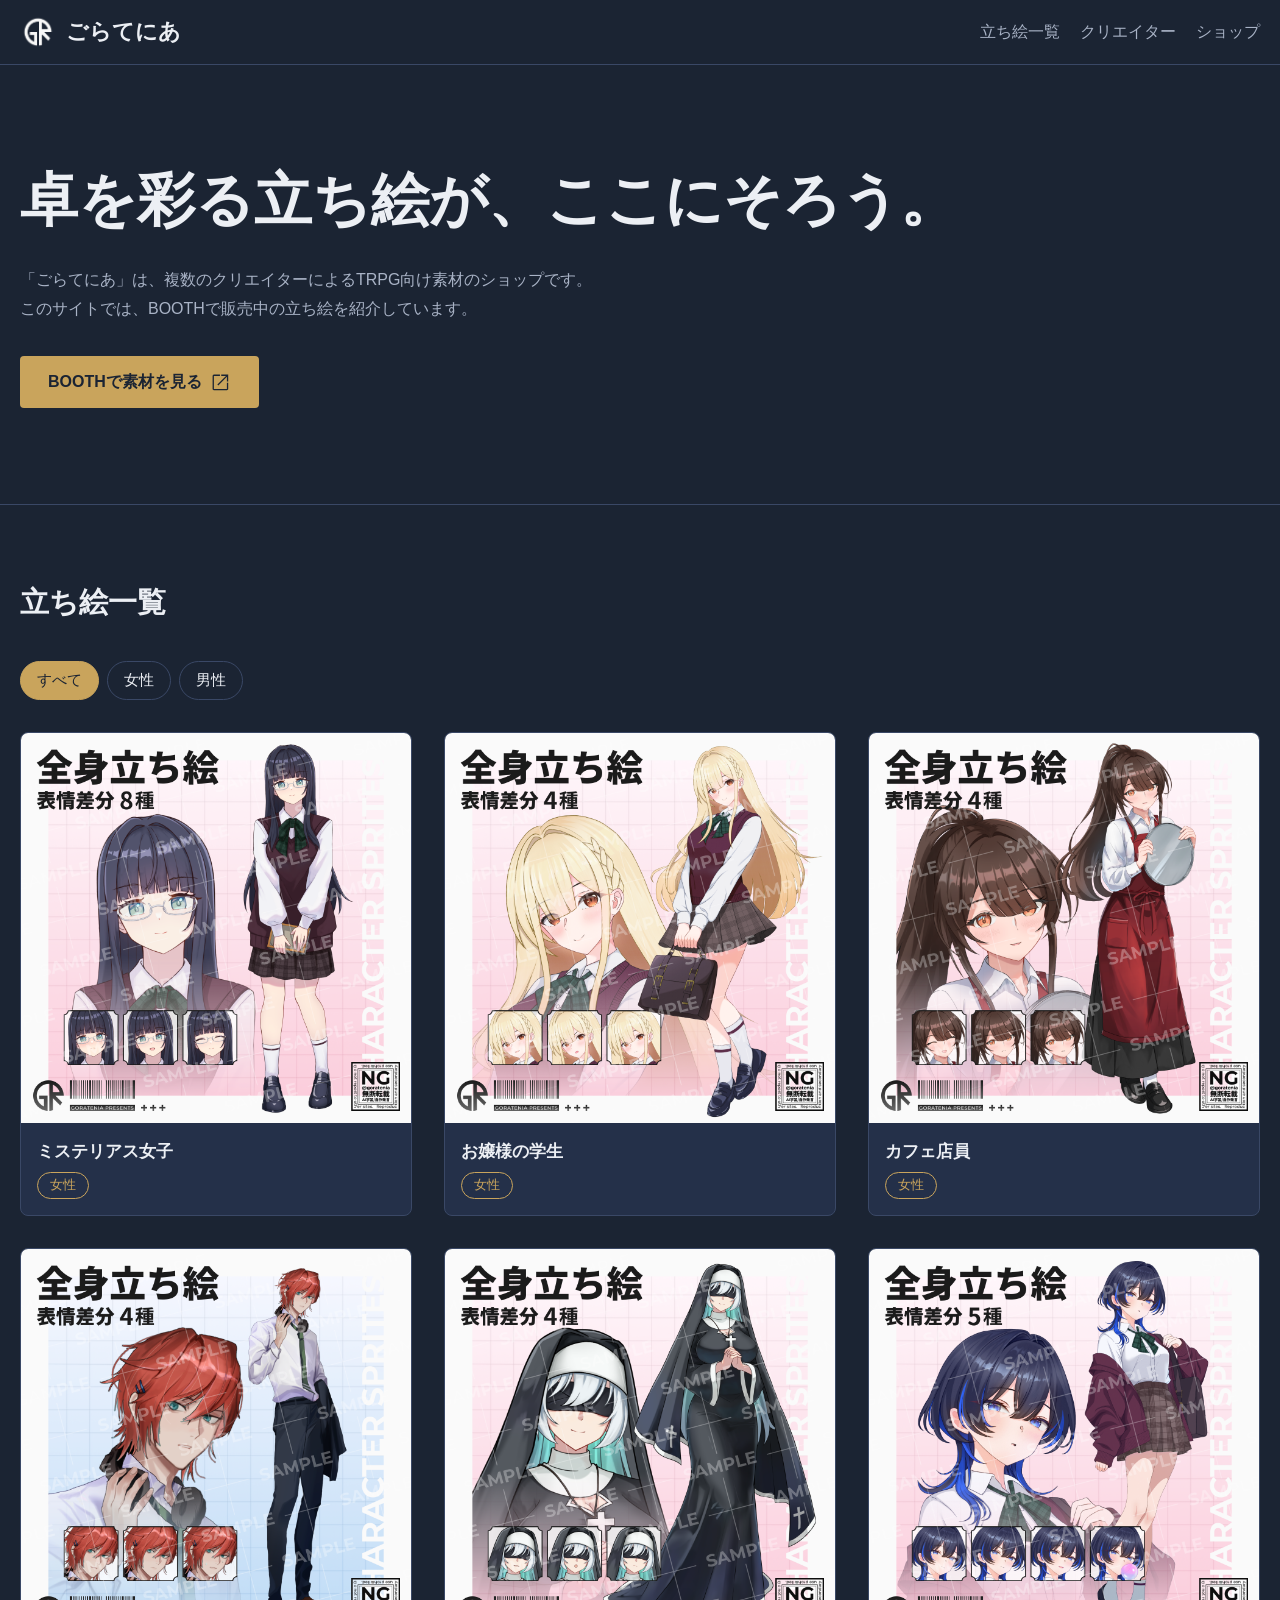
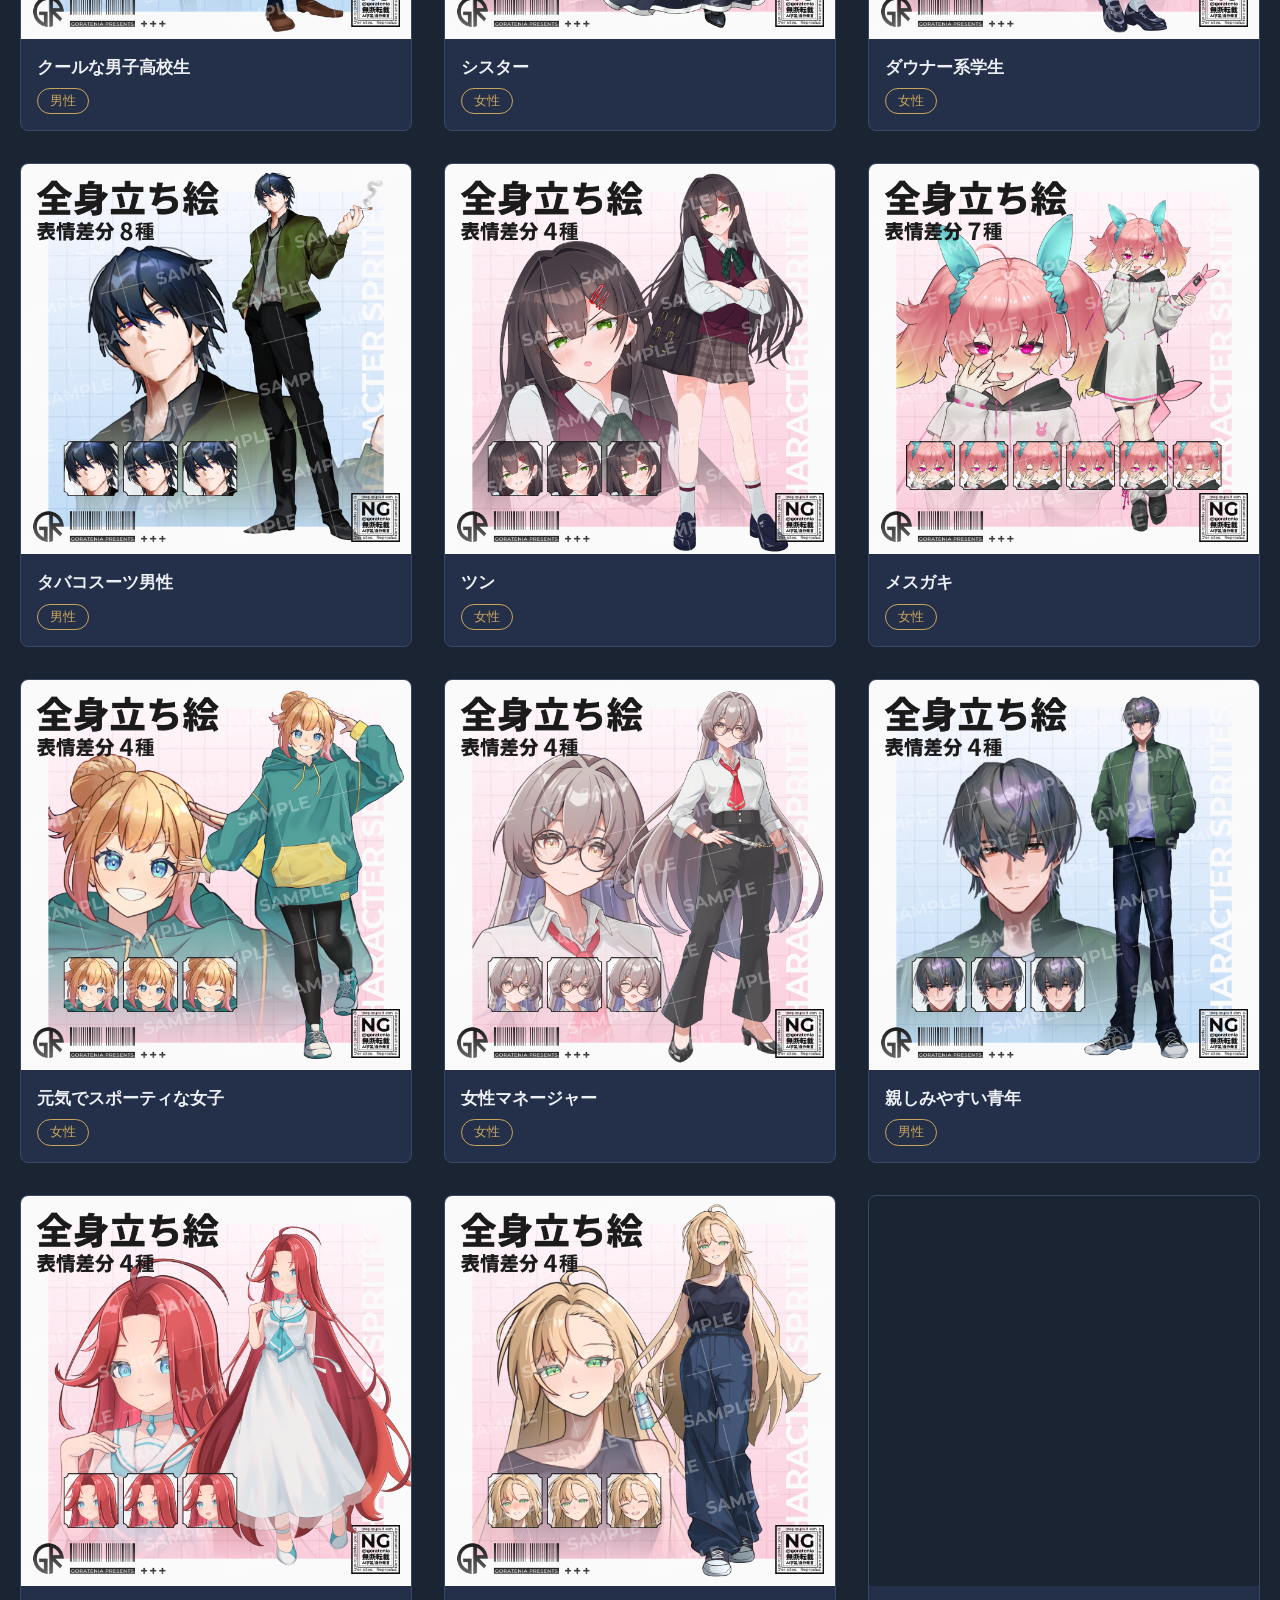
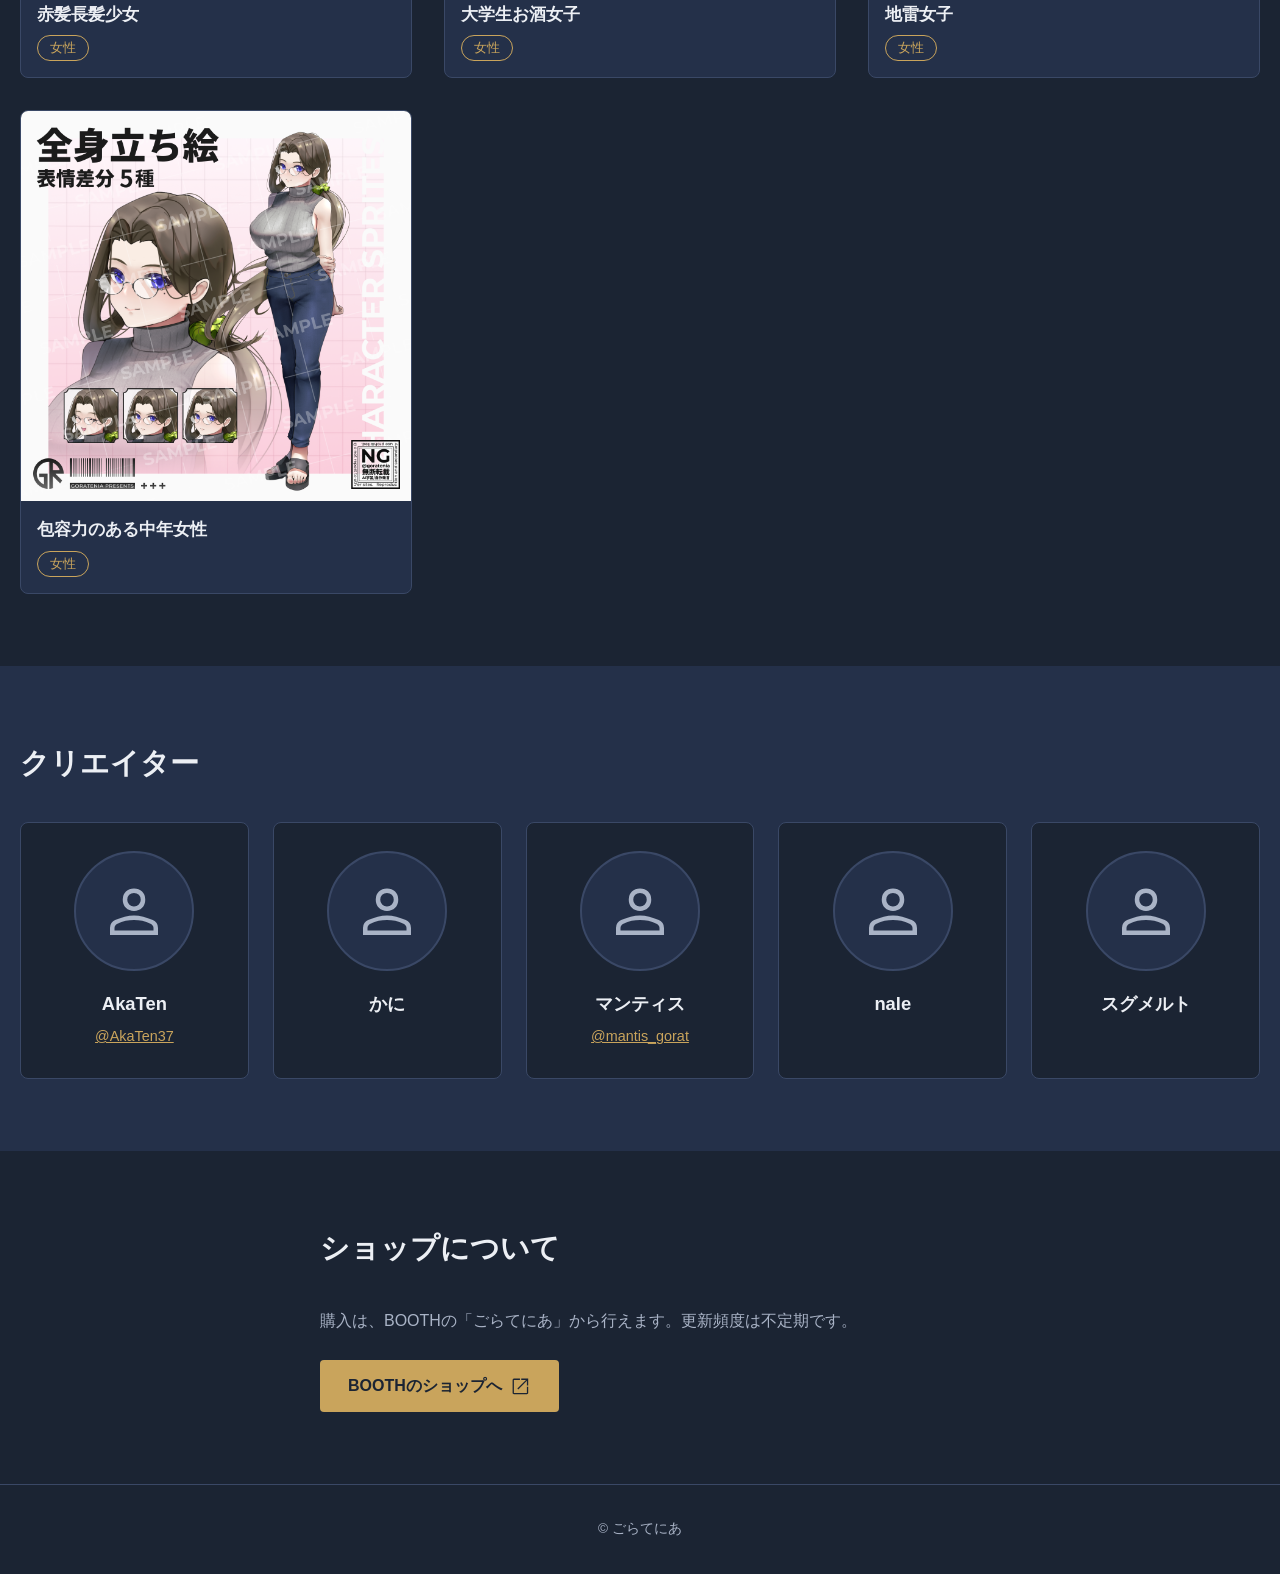
==== index.html @ 712a023c "最初の公開" ====
<!DOCTYPE html>
<html lang="ja">
<head>
  <meta charset="UTF-8">
  <meta name="viewport" content="width=device-width, initial-scale=1">
  <title>ごらてにあ | TRPG向け立ち絵素材</title>
  <meta name="description" content="複数のクリエイターによるTRPG向け素材ショップ「ごらてにあ」の立ち絵紹介サイトです。">
  <link rel="stylesheet" href="style.css">
</head>
<body>

  <header class="header">
    <div class="header__inner">
      <a class="header__logo" href="index.html">
        <img class="header__logo-image" src="img/ごらてにあ_Logo_白_1200×1200.png" alt="" width="36" height="36">
        <span class="header__logo-text">ごらてにあ</span>
      </a>
      <nav class="nav" aria-label="メインメニュー">
        <ul class="nav__list">
          <li class="nav__item"><a class="nav__link" href="index.html#items">立ち絵一覧</a></li>
          <li class="nav__item"><a class="nav__link" href="index.html#creators">クリエイター</a></li>
          <li class="nav__item"><a class="nav__link" href="index.html#shop">ショップ</a></li>
        </ul>
      </nav>
    </div>
  </header>

  <main>

    <section class="hero">
      <div class="hero__inner">
        <h1 class="hero__title">卓を彩る立ち絵が、ここにそろう。</h1>
        <p class="hero__text">
          「ごらてにあ」は、複数のクリエイターによるTRPG向け素材のショップです。
          このサイトでは、BOOTHで販売中の立ち絵を紹介しています。
        </p>
        <a class="button" href="https://goratenia.booth.pm/" target="_blank" rel="noopener noreferrer"><span>BOOTHで素材を見る</span><span data-icon="open_in_new"></span></a>
      </div>
    </section>

    <section class="section" id="items">
      <div class="section__inner">
        <h2 class="section__title">立ち絵一覧</h2>
        <!-- タグのボタンと商品カードは script.js が items.js から自動で作ります -->
        <div class="filter" id="filter" role="group" aria-label="タグで絞り込む"></div>
        <div class="item-list" id="item-list"></div>
      </div>
    </section>

    <section class="section section--alt" id="creators">
      <div class="section__inner">
        <h2 class="section__title">クリエイター</h2>
        <ul class="creator-list" id="creator-list"></ul>
      </div>
    </section>

    <section class="section" id="shop">
      <div class="section__inner section__inner--narrow">
        <h2 class="section__title">ショップについて</h2>
        <p class="section__text">
          購入は、BOOTHの「ごらてにあ」から行えます。更新頻度は不定期です。
        </p>
        <a class="button" href="https://goratenia.booth.pm/" target="_blank" rel="noopener noreferrer"><span>BOOTHのショップへ</span><span data-icon="open_in_new"></span></a>
      </div>
    </section>

  </main>

  <footer class="footer">
    <p class="footer__text">&copy; ごらてにあ</p>
  </footer>

  <script src="items.js"></script>
  <script src="script.js"></script>
</body>
</html>
---- style.css ----
/* ===== 基本設定 ===== */
:root {
  --color-base: #1b2433;
  --color-panel: #243049;
  --color-line: #3a4866;
  --color-text: #eceff4;
  --color-muted: #a9b3c6;
  --color-accent: #c9a45c;
  --color-accent-text: #1b2433;
  --width-max: 1440px;
  --color-overlay: rgba(27, 36, 51, 0.9);
  --font-main: "Hiragino Kaku Gothic ProN", "Yu Gothic", "Meiryo", sans-serif;
  --font-title: "Hiragino Mincho ProN", "Yu Mincho", "Noto Serif JP", serif;
}

* {
  box-sizing: border-box;
}

html {
  scroll-padding-top: 80px;
}

body {
  margin: 0;
  font-family: var(--font-main);
  line-height: 1.8;
  color: var(--color-text);
  background-color: var(--color-base);
}

a {
  color: inherit;
}

a:focus-visible,
button:focus-visible {
  outline: 3px solid var(--color-accent);
  outline-offset: 3px;
}

/* ===== ヘッダー ===== */
.header {
  position: sticky;
  top: 0;
  z-index: 10;
  background-color: var(--color-base);
  border-bottom: 1px solid var(--color-line);
}

.header__inner {
  display: flex;
  align-items: center;
  justify-content: space-between;
  gap: 16px;
  max-width: var(--width-max);
  margin: 0 auto;
  padding: 12px 20px;
}

.header__logo {
  display: flex;
  align-items: center;
  gap: 10px;
  font-family: var(--font-title);
  font-size: 1.4rem;
  font-weight: 700;
  text-decoration: none;
}

.header__logo-image {
  display: block;
  width: 36px;
  height: 36px;
}

.nav__list {
  display: flex;
  gap: 20px;
  margin: 0;
  padding: 0;
  list-style: none;
}

.nav__link {
  text-decoration: none;
  color: var(--color-muted);
}

.nav__link:hover {
  color: var(--color-accent);
}

/* ===== ヒーロー ===== */
.hero {
  padding: 96px 20px;
  border-bottom: 1px solid var(--color-line);
}

.hero__inner {
  max-width: var(--width-max);
  margin: 0 auto;
}

.hero__title {
  max-width: 20em;
  margin: 0 0 24px;
  font-family: var(--font-title);
  font-size: clamp(2rem, 6vw, 3.6rem);
  line-height: 1.4;
}

.hero__text {
  max-width: 36em;
  margin: 0 0 32px;
  color: var(--color-muted);
}

/* ===== ボタン ===== */
/* ===== アイコン(Material Symbols) ===== */
.icon {
  display: block;
  flex: none;
  width: 1.3em;
  height: 1.3em;
  fill: currentColor;
}

.button {
  display: inline-flex;
  align-items: center;
  gap: 8px;
  padding: 12px 28px;
  font-weight: 700;
  text-decoration: none;
  color: var(--color-accent-text);
  background-color: var(--color-accent);
  border-radius: 4px;
}

.button:hover {
  opacity: 0.85;
}

/* ===== セクション共通 ===== */
.section {
  padding: 72px 20px;
}

.section--alt {
  background-color: var(--color-panel);
}

.section__inner {
  max-width: var(--width-max);
  margin: 0 auto;
}

.section__inner--narrow {
  max-width: 640px;
}

.section__title {
  margin: 0 0 32px;
  font-family: var(--font-title);
  font-size: 1.8rem;
}

.section__text {
  margin: 0 0 24px;
  color: var(--color-muted);
}

/* ===== 絞り込みボタン ===== */
.filter {
  display: flex;
  flex-wrap: wrap;
  gap: 8px;
  margin-bottom: 32px;
}

.filter__button {
  padding: 8px 16px;
  font-family: inherit;
  font-size: 0.95rem;
  color: var(--color-text);
  background-color: transparent;
  border: 1px solid var(--color-line);
  border-radius: 999px;
  cursor: pointer;
}

.filter__button:hover {
  border-color: var(--color-accent);
}

.filter__button--active {
  color: var(--color-accent-text);
  background-color: var(--color-accent);
  border-color: var(--color-accent);
}

/* ===== 画像エリア(一覧・詳細で共通) ===== */
.thumb {
  display: flex;
  align-items: center;
  justify-content: center;
  aspect-ratio: 1 / 1;
  background-color: var(--color-base);
}

.thumb--large {
  border: 1px solid var(--color-line);
  border-radius: 8px;
}

.thumb__image {
  width: 100%;
  height: 100%;
  object-fit: contain;
}

.thumb__placeholder {
  display: flex;
  flex-direction: column;
  align-items: center;
  gap: 8px;
  padding: 16px;
  text-align: center;
  color: var(--color-muted);
}

.thumb__placeholder-icon {
  width: 48px;
  height: 48px;
}

.thumb__path {
  font-size: 0.75rem;
  word-break: break-all;
}

/* ===== タグ ===== */
.tag-list {
  display: flex;
  flex-wrap: wrap;
  gap: 6px;
  margin: 0;
  padding: 0;
  list-style: none;
}

.tag-list__item {
  padding: 2px 12px;
  font-size: 0.8rem;
  line-height: 1.6;
  color: var(--color-accent);
  border: 1px solid var(--color-accent);
  border-radius: 999px;
}

/* ===== 商品カード(一覧ページ) ===== */
.item-list {
  display: grid;
  grid-template-columns: repeat(3, minmax(0, 1fr));
  gap: 32px;
}

.item-card {
  display: flex;
  flex-direction: column;
  overflow: hidden;
  text-decoration: none;
  color: inherit;
  background-color: var(--color-panel);
  border: 1px solid var(--color-line);
  border-radius: 8px;
}

.item-card:hover {
  border-color: var(--color-accent);
}

.item-card__body {
  display: flex;
  flex-direction: column;
  gap: 8px;
  padding: 16px;
}

.item-card__title {
  margin: 0;
  font-size: 1.05rem;
  line-height: 1.5;
}

/* ===== 詳細ページ ===== */
.detail {
  max-width: var(--width-max);
  margin: 0 auto;
  padding: 32px 20px 72px;
}

.detail__back {
  display: inline-flex;
  align-items: center;
  gap: 6px;
  margin-bottom: 24px;
  color: var(--color-muted);
}

.detail__back:hover {
  color: var(--color-accent);
}

.detail__layout {
  display: grid;
  grid-template-columns: minmax(0, 1fr) minmax(0, 1fr);
  gap: 48px;
  align-items: start;
}

/* 画像と左右の矢印 */
.viewer {
  position: relative;
  padding: 0 56px;
}

.viewer__stage {
  max-width: 640px;
  margin: 0 auto;
}

.viewer__arrow {
  position: absolute;
  top: 50%;
  display: flex;
  align-items: center;
  justify-content: center;
  width: 44px;
  height: 44px;
  margin-top: -22px;
  padding: 0;
  color: var(--color-text);
  background-color: var(--color-overlay);
  border: 1px solid var(--color-line);
  border-radius: 50%;
  cursor: pointer;
}

.viewer__arrow .icon {
  width: 32px;
  height: 32px;
}

.viewer__arrow:hover {
  color: var(--color-accent);
  border-color: var(--color-accent);
}

.viewer__arrow--prev {
  left: 0;
}

.viewer__arrow--next {
  right: 0;
}

.viewer__arrow[hidden] {
  display: none;
}

.viewer__count {
  margin: 12px 0 0;
  text-align: center;
  font-size: 0.9rem;
  color: var(--color-muted);
}

/* 商品情報 */
.info__name {
  margin: 0 0 12px;
  font-family: var(--font-title);
  font-size: 1.8rem;
  line-height: 1.4;
}

.info__description {
  margin: 20px 0 24px;
  color: var(--color-muted);
}

.spec {
  margin: 0 0 32px;
  border-top: 1px solid var(--color-line);
}

.spec__row {
  display: flex;
  gap: 16px;
  padding: 12px 0;
  border-bottom: 1px solid var(--color-line);
}

.spec__label {
  flex: 0 0 8em;
  color: var(--color-muted);
}

.spec__value {
  margin: 0;
}

/* 画像の切り替え(2枚目以降がある商品だけ) */
.gallery {
  display: flex;
  justify-content: center;
  gap: 8px;
  margin-top: 12px;
}

.gallery[hidden] {
  display: none;
}

.gallery__button {
  width: 64px;
  height: 64px;
  padding: 0;
  overflow: hidden;
  background-color: var(--color-base);
  border: 2px solid var(--color-line);
  border-radius: 6px;
  cursor: pointer;
}

.gallery__button--active {
  border-color: var(--color-accent);
}

.gallery__image {
  display: block;
  width: 100%;
  height: 100%;
  object-fit: cover;
}

/* ===== 注意事項 ===== */
.notice {
  margin-top: 64px;
  padding: 24px;
  background-color: var(--color-panel);
  border: 1px solid var(--color-line);
  border-radius: 8px;
}

.notice__title {
  margin: 0 0 16px;
  font-family: var(--font-title);
  font-size: 1.2rem;
}

.notice__list {
  margin: 0;
  padding-left: 1.4em;
  font-size: 0.9rem;
  color: var(--color-muted);
}

.notice__item {
  margin-bottom: 4px;
}

/* ===== クリエイター ===== */
.creator-list {
  display: grid;
  grid-template-columns: repeat(auto-fit, minmax(160px, 1fr));
  gap: 24px;
  margin: 0;
  padding: 0;
  list-style: none;
}

.creator-card {
  display: flex;
  flex-direction: column;
  align-items: center;
  padding: 28px 20px;
  text-align: center;
  background-color: var(--color-base);
  border: 1px solid var(--color-line);
  border-radius: 8px;
}

.creator-card__icon {
  display: flex;
  align-items: center;
  justify-content: center;
  width: 120px;
  height: 120px;
  margin-bottom: 16px;
  overflow: hidden;
  background-color: var(--color-panel);
  border: 2px solid var(--color-line);
  border-radius: 50%;
}

.creator-card__image {
  display: block;
  width: 100%;
  height: 100%;
  object-fit: cover;
}

.creator-card__placeholder {
  width: 72px;
  height: 72px;
  color: var(--color-muted);
}

.creator-card__name {
  margin: 0 0 4px;
  font-size: 1.15rem;
}

.creator-card__link {
  font-size: 0.9rem;
  color: var(--color-accent);
}

/* ===== フッター ===== */
.footer {
  padding: 32px 20px;
  text-align: center;
  border-top: 1px solid var(--color-line);
}

.footer__text {
  margin: 0;
  font-size: 0.85rem;
  color: var(--color-muted);
}

/* ===== スマホ対応 ===== */
@media (max-width: 720px) {
  .header__inner {
    flex-direction: column;
    gap: 8px;
  }

  .hero {
    padding: 64px 20px;
  }

  .section {
    padding: 48px 20px;
  }

  .detail__layout {
    grid-template-columns: minmax(0, 1fr);
    gap: 32px;
  }

  .viewer {
    padding: 0 48px;
  }

  .viewer__arrow {
    width: 40px;
    height: 40px;
    margin-top: -20px;
  }

  .item-list {
    grid-template-columns: repeat(2, minmax(0, 1fr));
    gap: 12px;
  }
}
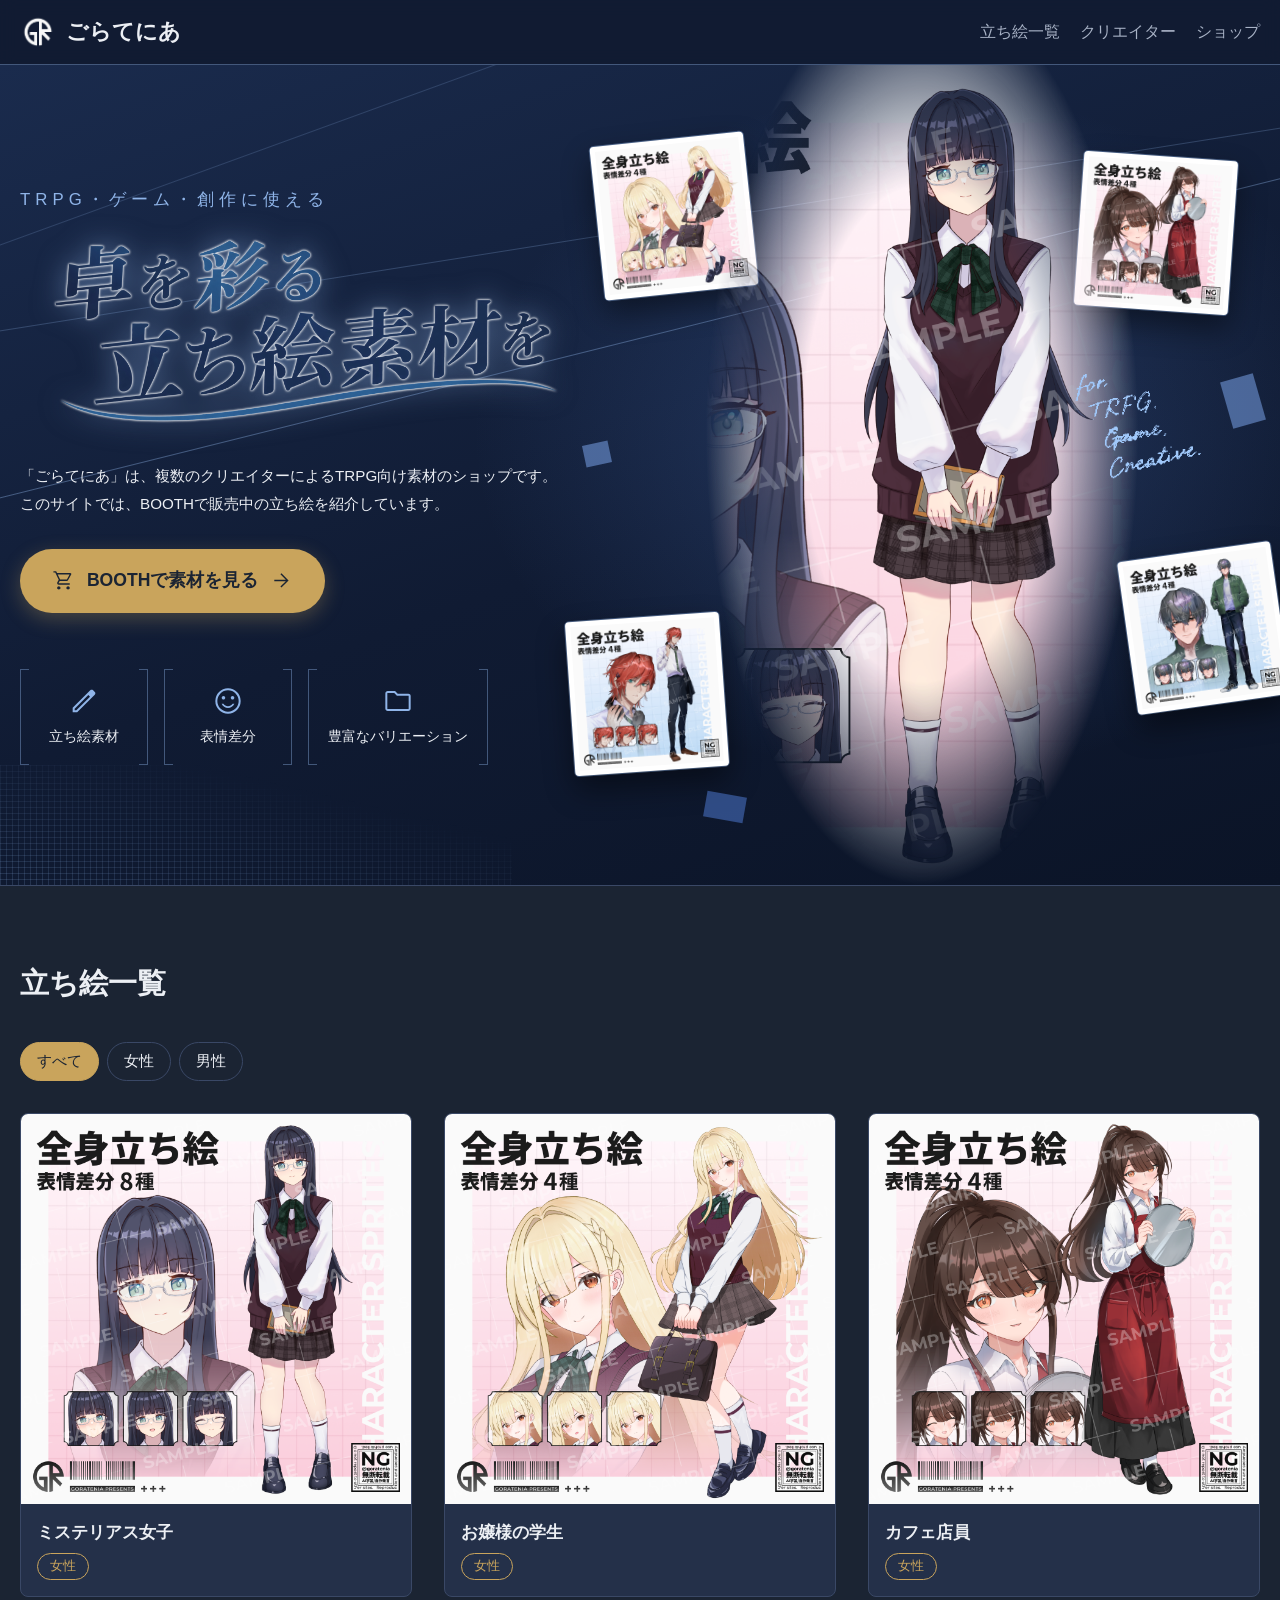
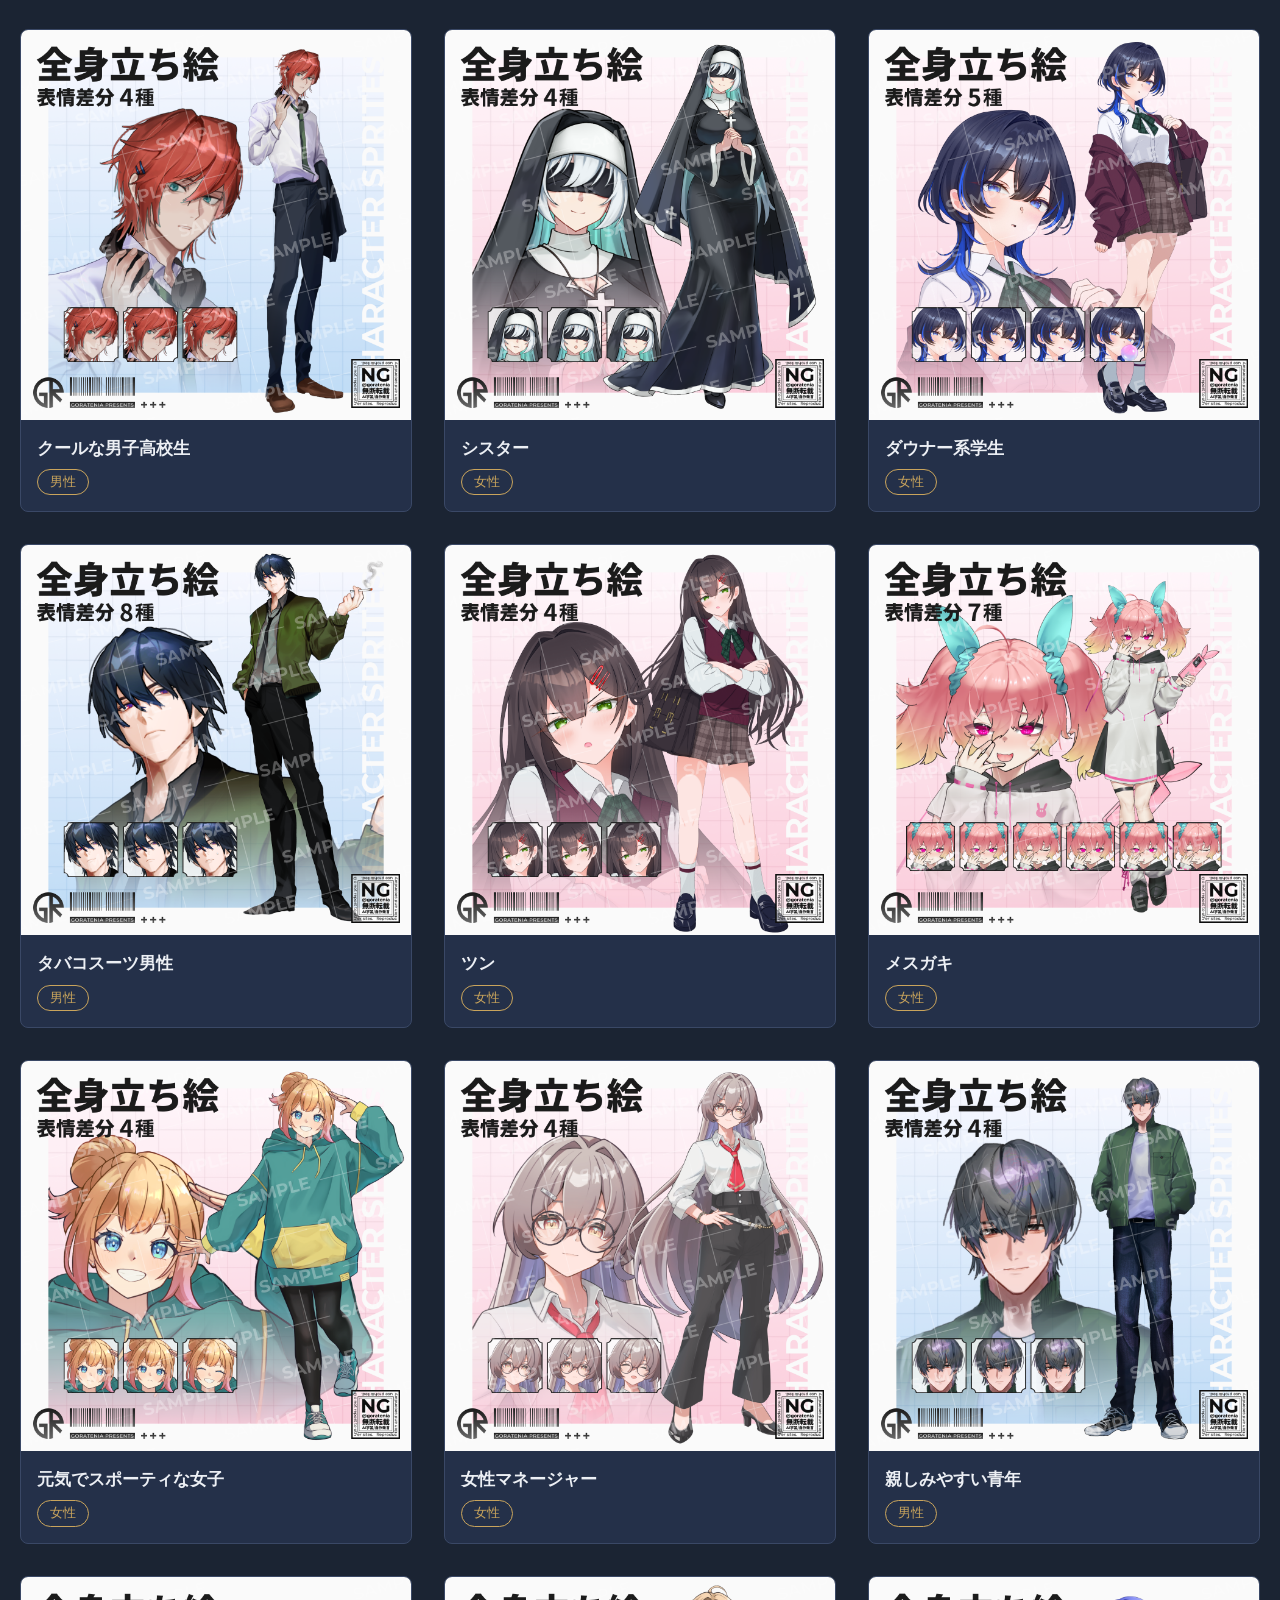
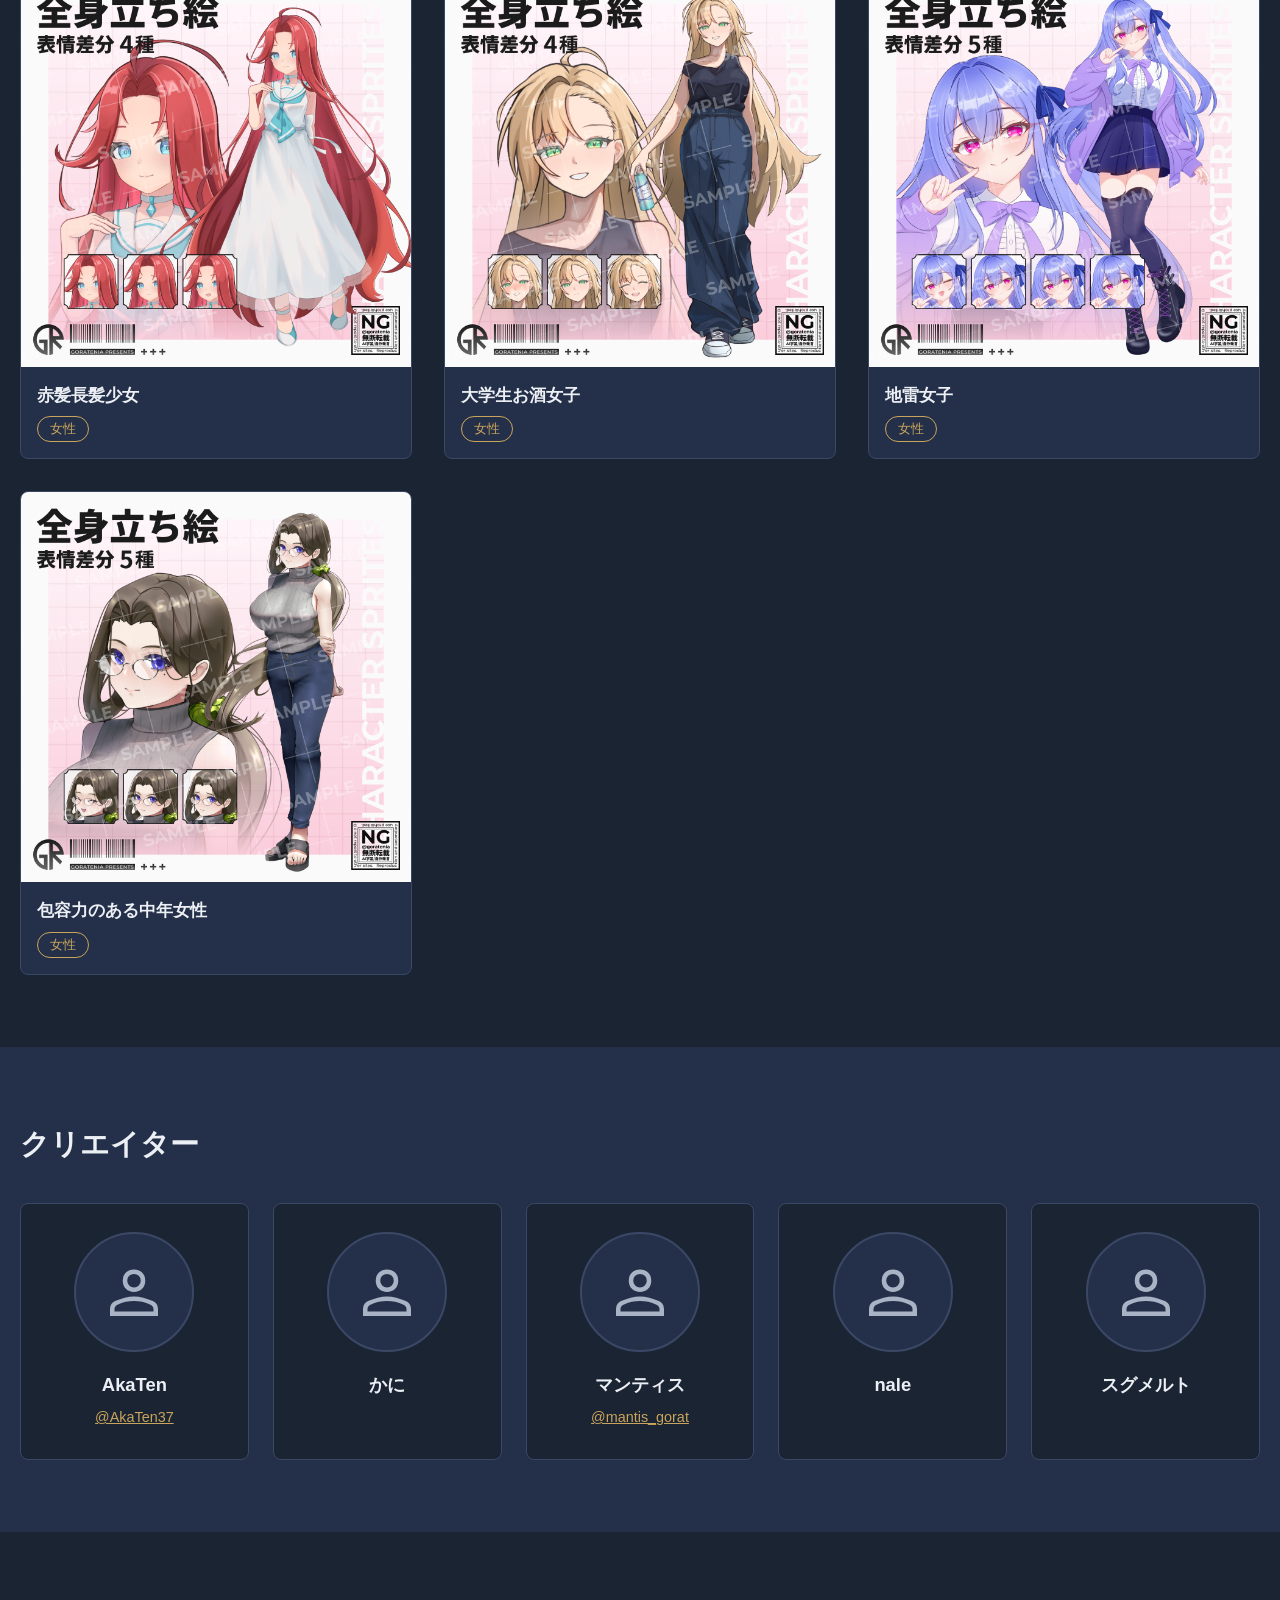
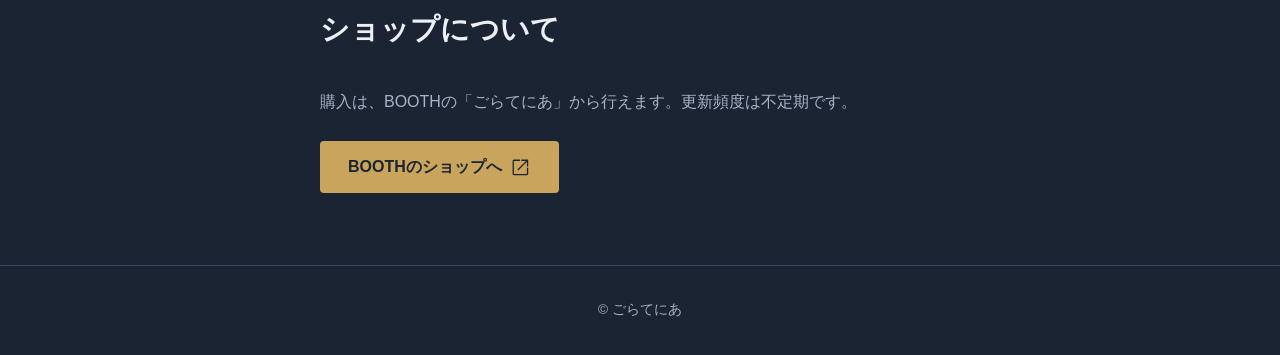
==== commit 4646179e: "メインビジュアルをデザイン案に合わせて作り直す - キャッチコピー画像と手書き英字画像を追加 - 2カラム構成(左:文字とボタン、右:イラストと見本カード)に変更 - 背景の光のライン・網目・四角形の" ====
--- a/index.html
+++ b/index.html
@@ -29,12 +29,40 @@
 
     <section class="hero">
       <div class="hero__inner">
-        <h1 class="hero__title">卓を彩る立ち絵が、ここにそろう。</h1>
-        <p class="hero__text">
-          「ごらてにあ」は、複数のクリエイターによるTRPG向け素材のショップです。
-          このサイトでは、BOOTHで販売中の立ち絵を紹介しています。
-        </p>
-        <a class="button" href="https://goratenia.booth.pm/" target="_blank" rel="noopener noreferrer"><span>BOOTHで素材を見る</span><span data-icon="open_in_new"></span></a>
+
+        <!-- 左側:キャッチコピーと説明 -->
+        <div class="hero__content">
+          <p class="hero__lead">TRPG・ゲーム・創作に使える</p>
+          <h1 class="hero__title">
+            <img class="hero__title-image" src="img/ごらてにあ_キャッチコピー.png" alt="卓を彩る立ち絵素材を" width="2032" height="774">
+          </h1>
+          <p class="hero__text">
+            「ごらてにあ」は、複数のクリエイターによるTRPG向け素材のショップです。<br>
+            このサイトでは、BOOTHで販売中の立ち絵を紹介しています。
+          </p>
+          <a class="button button--large" href="https://goratenia.booth.pm/" target="_blank" rel="noopener noreferrer"><span data-icon="shopping_cart"></span><span>BOOTHで素材を見る</span><span data-icon="arrow_forward"></span></a>
+          <ul class="hero__features">
+            <li class="hero__feature"><span data-icon="edit"></span><span>立ち絵素材</span></li>
+            <li class="hero__feature"><span data-icon="sentiment_satisfied"></span><span>表情差分</span></li>
+            <li class="hero__feature"><span data-icon="folder"></span><span>豊富なバリエーション</span></li>
+          </ul>
+        </div>
+
+        <!-- 右側:メインイラストと見本カード(飾りなので読み上げない) -->
+        <div class="hero__visual" aria-hidden="true">
+          <div class="hero__card hero__card--1"><img src="img/ごらてにあ_お嬢様の学生.png" alt=""></div>
+          <div class="hero__card hero__card--2"><img src="img/ごらてにあ_カフェ店員.png" alt=""></div>
+          <div class="hero__card hero__card--3"><img src="img/ごらてにあ_クールな男子高校生.png" alt=""></div>
+          <div class="hero__card hero__card--4"><img src="img/ごらてにあ_親しみやすい青年.png" alt=""></div>
+          <!-- メインイラストは仮の画像です。本番の画像(背景透過PNG)に差し替えてください -->
+          <img class="hero__illust hero__illust--temp" src="img/ごらてにあ_ミステリアス女子.png" alt="">
+          <img class="hero__hand" src="img/ごらてにあ_手書き英字.png" alt="" width="185" height="145">
+          <span class="hero__deco hero__deco--1"></span>
+          <span class="hero__deco hero__deco--2"></span>
+          <span class="hero__deco hero__deco--3"></span>
+          <span class="hero__deco hero__deco--4"></span>
+        </div>
+
       </div>
     </section>
 
--- a/style.css
+++ b/style.css
@@ -7,6 +7,9 @@
   --color-muted: #a9b3c6;
   --color-accent: #c9a45c;
   --color-accent-text: #1b2433;
+  --color-sub: #8fb4e8;
+  --color-sub-line: rgba(143, 180, 232, 0.4);
+  --color-hero: #101b33;
   --width-max: 1440px;
   --color-overlay: rgba(27, 36, 51, 0.9);
   --font-main: "Hiragino Kaku Gothic ProN", "Yu Gothic", "Meiryo", sans-serif;
@@ -44,8 +47,9 @@
   position: sticky;
   top: 0;
   z-index: 10;
-  background-color: var(--color-base);
-  border-bottom: 1px solid var(--color-line);
+  background-color: rgba(16, 27, 51, 0.85);
+  border-bottom: 1px solid var(--color-sub-line);
+  backdrop-filter: blur(8px);
 }
 
 .header__inner {
@@ -93,27 +97,253 @@
 
 /* ===== ヒーロー ===== */
 .hero {
-  padding: 96px 20px;
+  position: relative;
+  overflow: hidden;
+  padding: 0 20px;
   border-bottom: 1px solid var(--color-line);
+  background:
+    radial-gradient(ellipse 50% 60% at 72% 45%, rgba(74, 112, 184, 0.35), transparent 70%),
+    linear-gradient(160deg, #1a2b4d 0%, var(--color-hero) 55%, #0b1427 100%);
+}
+
+/* 背景の装飾:斜めに走る光のライン */
+.hero::before {
+  content: "";
+  position: absolute;
+  inset: 0;
+  background:
+    linear-gradient(-14deg, transparent calc(62% - 1px), var(--color-sub-line) 62%, transparent calc(62% + 1px)),
+    linear-gradient(-9deg, transparent calc(74% - 1px), rgba(143, 180, 232, 0.25) 74%, transparent calc(74% + 1px)),
+    linear-gradient(-20deg, transparent calc(86% - 1px), rgba(143, 180, 232, 0.2) 86%, transparent calc(86% + 1px));
+  pointer-events: none;
+}
+
+/* 背景の装飾:左下の細かい網目 */
+.hero::after {
+  content: "";
+  position: absolute;
+  left: 0;
+  bottom: 0;
+  width: 40%;
+  height: 120px;
+  background-image:
+    linear-gradient(rgba(143, 180, 232, 0.18) 1px, transparent 1px),
+    linear-gradient(90deg, rgba(143, 180, 232, 0.18) 1px, transparent 1px);
+  background-size: 6px 6px;
+  -webkit-mask-image: linear-gradient(to top right, #000, transparent 70%);
+  mask-image: linear-gradient(to top right, #000, transparent 70%);
+  pointer-events: none;
 }
 
 .hero__inner {
+  position: relative;
+  z-index: 1;
+  display: grid;
+  grid-template-columns: minmax(0, 5fr) minmax(0, 6fr);
+  align-items: center;
   max-width: var(--width-max);
+  min-height: min(820px, calc(100vh - 61px));
   margin: 0 auto;
 }
 
+.hero__content {
+  position: relative;
+  z-index: 2;
+  padding: 72px 0;
+}
+
+.hero__lead {
+  margin: 0 0 8px;
+  font-size: 1.05rem;
+  letter-spacing: 0.3em;
+  color: var(--color-sub);
+}
+
 .hero__title {
-  max-width: 20em;
+  max-width: 620px;
   margin: 0 0 24px;
-  font-family: var(--font-title);
-  font-size: clamp(2rem, 6vw, 3.6rem);
-  line-height: 1.4;
+}
+
+/* キャッチコピーの文字色が濃いので、白い縁と青い光をつけて背景から浮かせる */
+.hero__title-image {
+  display: block;
+  width: 100%;
+  height: auto;
+  filter:
+    drop-shadow(0 0 1px rgba(255, 255, 255, 0.9))
+    drop-shadow(0 0 1px rgba(255, 255, 255, 0.9))
+    drop-shadow(0 0 14px rgba(143, 180, 232, 0.55));
 }
 
 .hero__text {
-  max-width: 36em;
   margin: 0 0 32px;
-  color: var(--color-muted);
+  font-size: 0.95rem;
+}
+
+.hero__features {
+  display: flex;
+  flex-wrap: wrap;
+  gap: 16px;
+  margin: 56px 0 0;
+  padding: 0;
+  list-style: none;
+}
+
+/* 左右にカギ括弧のような細い線がつく */
+.hero__feature {
+  position: relative;
+  display: flex;
+  flex-direction: column;
+  align-items: center;
+  gap: 8px;
+  min-width: 128px;
+  padding: 16px 20px;
+  font-size: 0.85rem;
+}
+
+.hero__feature::before,
+.hero__feature::after {
+  content: "";
+  position: absolute;
+  top: 0;
+  bottom: 0;
+  width: 8px;
+  border: 1px solid var(--color-sub-line);
+}
+
+.hero__feature::before {
+  left: 0;
+  border-right: none;
+}
+
+.hero__feature::after {
+  right: 0;
+  border-left: none;
+}
+
+.hero__feature .icon {
+  width: 32px;
+  height: 32px;
+  color: var(--color-sub);
+}
+
+/* 右側:イラストと見本カード */
+.hero__visual {
+  position: relative;
+  align-self: stretch;
+  min-height: 560px;
+}
+
+.hero__illust {
+  position: absolute;
+  z-index: 1;
+  bottom: 0;
+  left: 50%;
+  display: block;
+  height: 100%;
+  width: auto;
+  transform: translateX(-50%);
+}
+
+/* 仮の画像用:見本シートの立ち絵部分だけを切り出し、周りをぼかして背景になじませる。
+   本番の画像(背景透過PNG)に差し替えたら、HTMLの hero__illust--temp を外してください */
+.hero__illust--temp {
+  width: 64%;
+  height: 100%;
+  object-fit: cover;
+  object-position: 80% 20%;
+  -webkit-mask-image: radial-gradient(ellipse 50% 55% at 50% 45%, #000 55%, transparent 100%);
+  mask-image: radial-gradient(ellipse 50% 55% at 50% 45%, #000 55%, transparent 100%);
+}
+
+.hero__card {
+  position: absolute;
+  width: clamp(110px, 12vw, 180px);
+  aspect-ratio: 1;
+  padding: 5px;
+  background-color: #ffffff;
+  border-radius: 4px;
+  box-shadow: 0 0 0 1px var(--color-sub-line), 0 14px 30px rgba(0, 0, 0, 0.45);
+}
+
+.hero__card img {
+  display: block;
+  width: 100%;
+  height: 100%;
+  object-fit: cover;
+}
+
+.hero__card--1 {
+  top: 9%;
+  left: 2%;
+  transform: rotate(-6deg);
+}
+
+.hero__card--2 {
+  top: 11%;
+  right: 4%;
+  transform: rotate(4deg);
+}
+
+.hero__card--3 {
+  bottom: 14%;
+  left: -2%;
+  transform: rotate(-4deg);
+}
+
+.hero__card--4 {
+  bottom: 22%;
+  right: -3%;
+  transform: rotate(-8deg);
+}
+
+.hero__hand {
+  position: absolute;
+  z-index: 2;
+  top: 36%;
+  right: 6%;
+  display: block;
+  width: 160px;
+  height: auto;
+}
+
+/* 散らばった青い四角形 */
+.hero__deco {
+  position: absolute;
+  width: 20px;
+  height: 18px;
+  background-color: rgba(120, 160, 230, 0.55);
+}
+
+.hero__deco--1 {
+  top: 16%;
+  left: 52%;
+  transform: rotate(14deg);
+}
+
+.hero__deco--2 {
+  top: 46%;
+  left: 0;
+  width: 26px;
+  height: 22px;
+  transform: rotate(-12deg);
+}
+
+.hero__deco--3 {
+  top: 38%;
+  right: 0;
+  width: 34px;
+  height: 48px;
+  transform: rotate(-16deg);
+}
+
+.hero__deco--4 {
+  bottom: 8%;
+  left: 18%;
+  width: 40px;
+  height: 26px;
+  background-color: rgba(70, 110, 190, 0.6);
+  transform: rotate(10deg);
 }
 
 /* ===== ボタン ===== */
@@ -140,6 +370,14 @@
 
 .button:hover {
   opacity: 0.85;
+}
+
+.button--large {
+  gap: 12px;
+  padding: 16px 32px;
+  font-size: 1.1rem;
+  border-radius: 999px;
+  box-shadow: 0 6px 20px rgba(201, 164, 92, 0.3);
 }
 
 /* ===== セクション共通 ===== */
@@ -548,8 +786,49 @@
     gap: 8px;
   }
 
-  .hero {
-    padding: 64px 20px;
+  .hero__inner {
+    grid-template-columns: minmax(0, 1fr);
+    min-height: 0;
+  }
+
+  .hero__content {
+    padding: 48px 0 0;
+  }
+
+  .hero__lead {
+    font-size: 0.9rem;
+    letter-spacing: 0.15em;
+  }
+
+  .hero__features {
+    gap: 8px;
+    margin-top: 32px;
+  }
+
+  .hero__feature {
+    flex: 1;
+    min-width: 0;
+    padding: 12px 8px;
+    text-align: center;
+    font-size: 0.75rem;
+  }
+
+  .hero__visual {
+    min-height: 420px;
+  }
+
+  .hero__card {
+    width: 96px;
+  }
+
+  .hero__card--4 {
+    bottom: 6%;
+  }
+
+  .hero__hand {
+    top: 44%;
+    right: 0;
+    width: 110px;
   }
 
   .section {
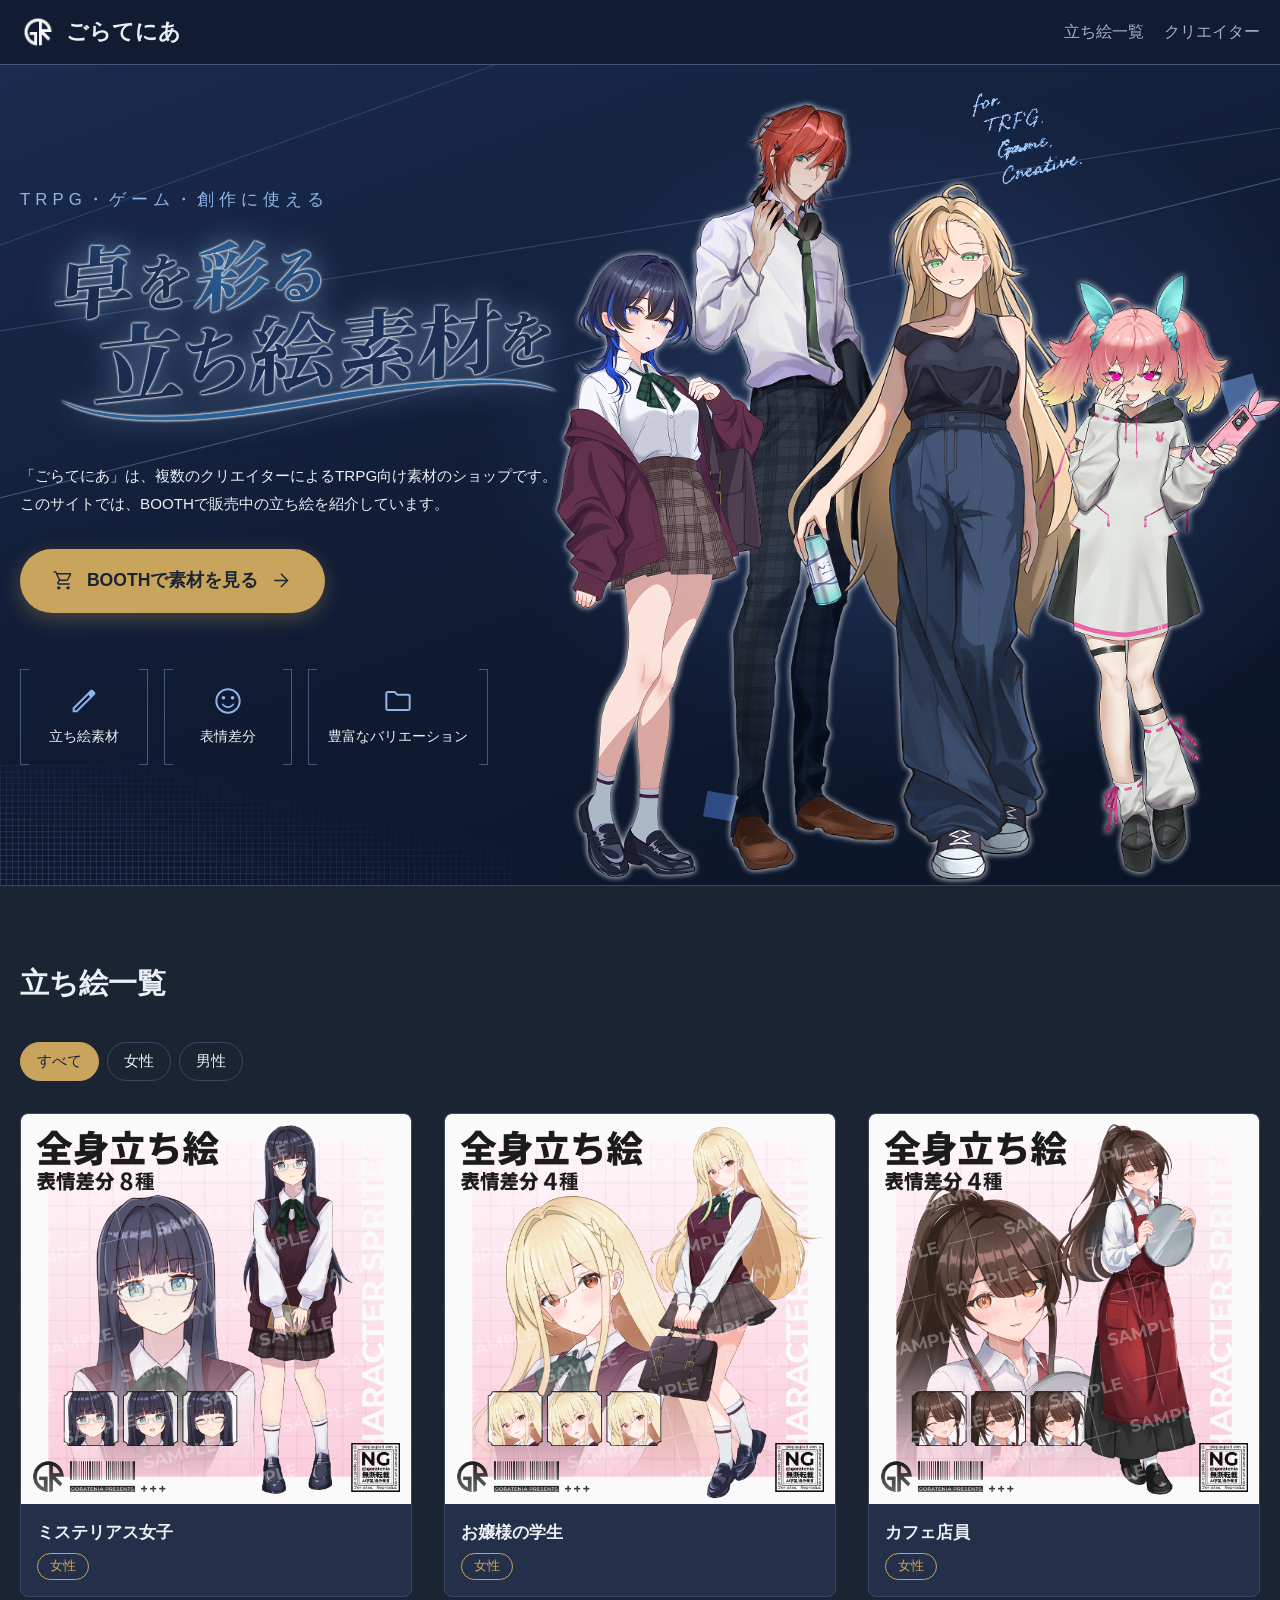
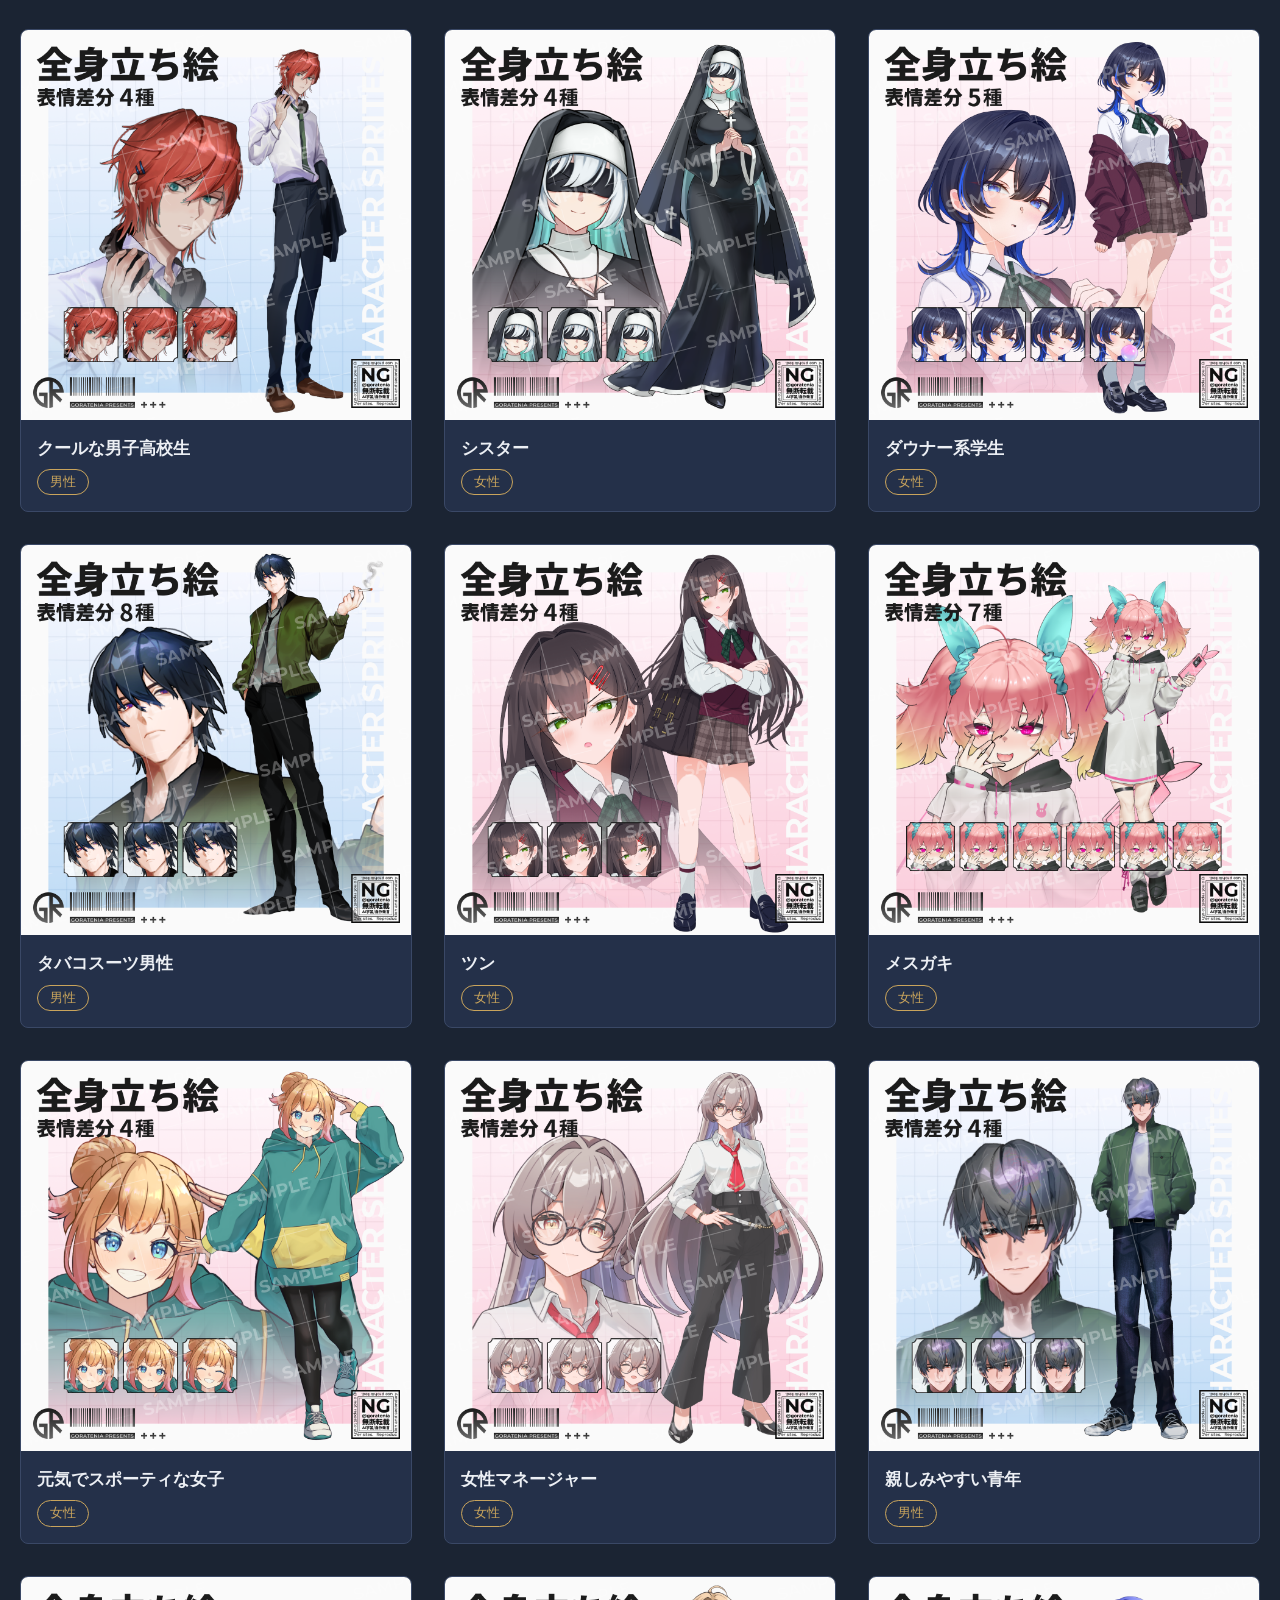
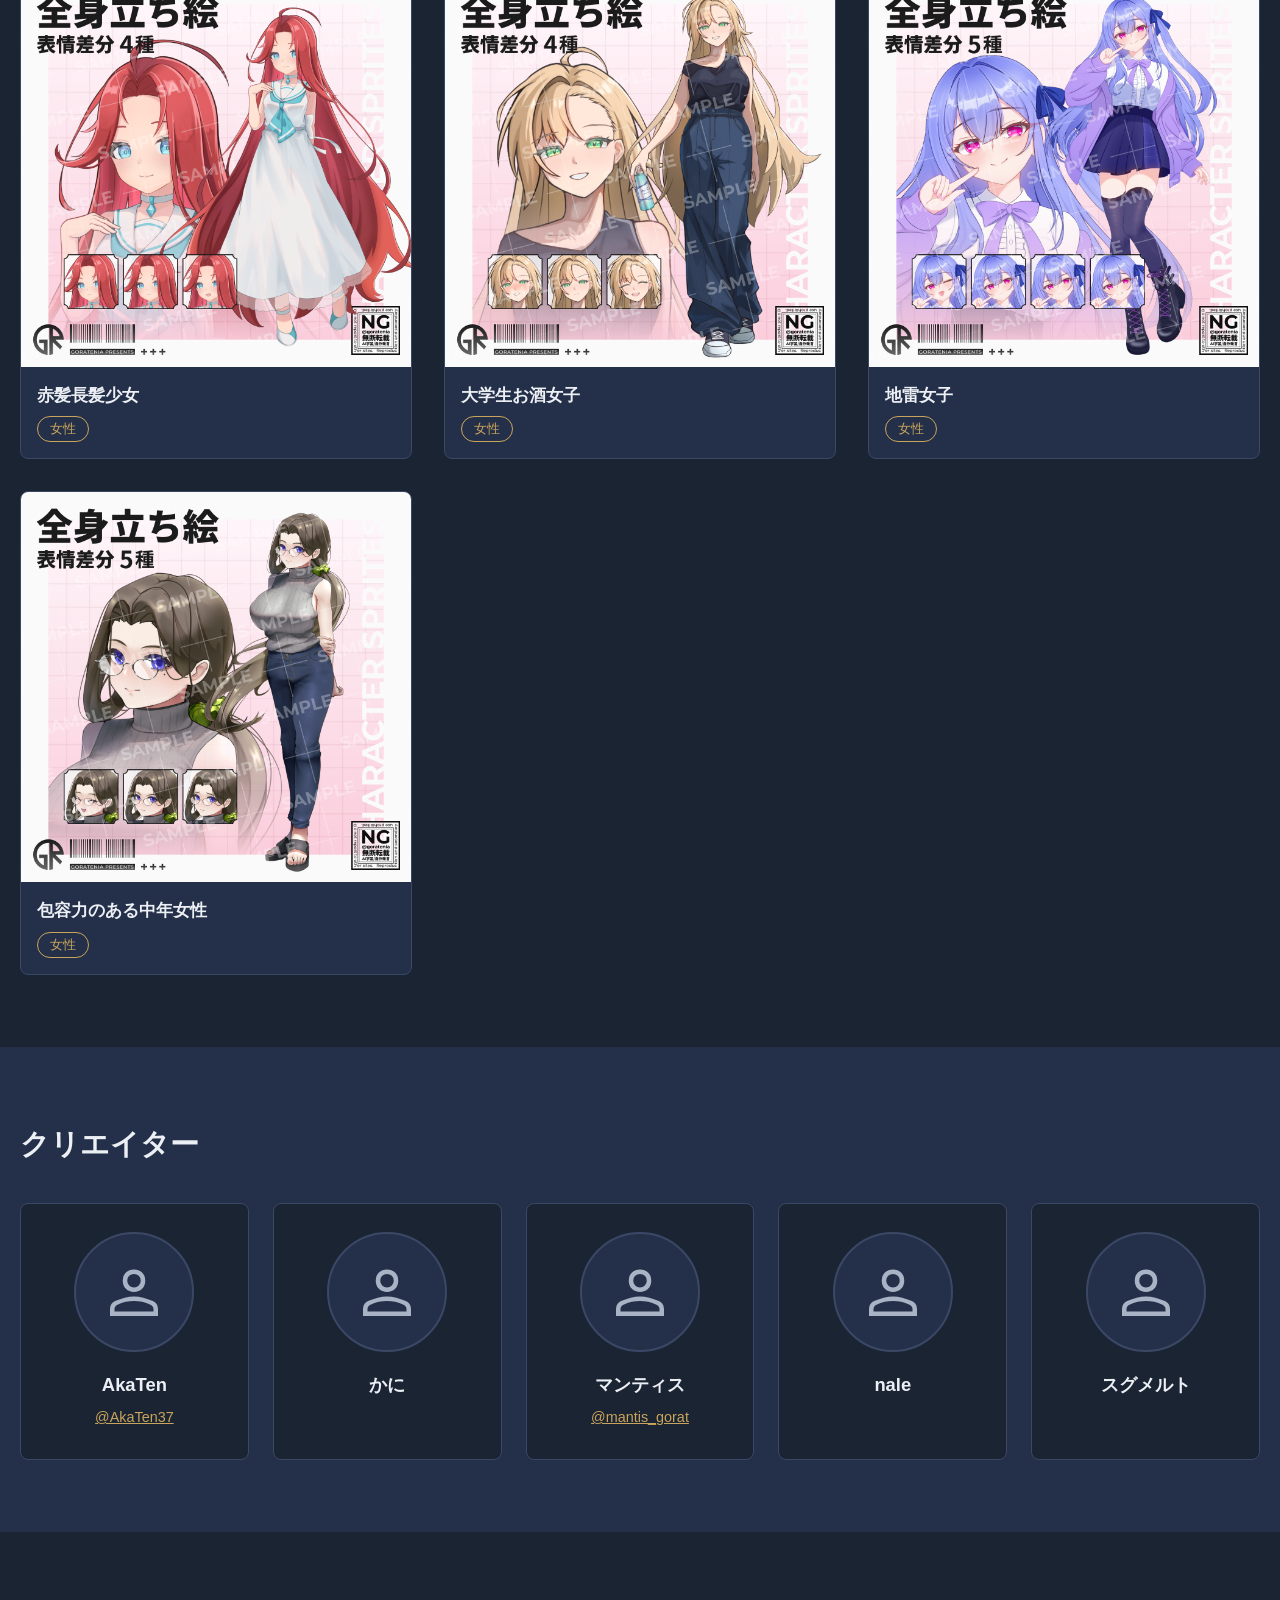
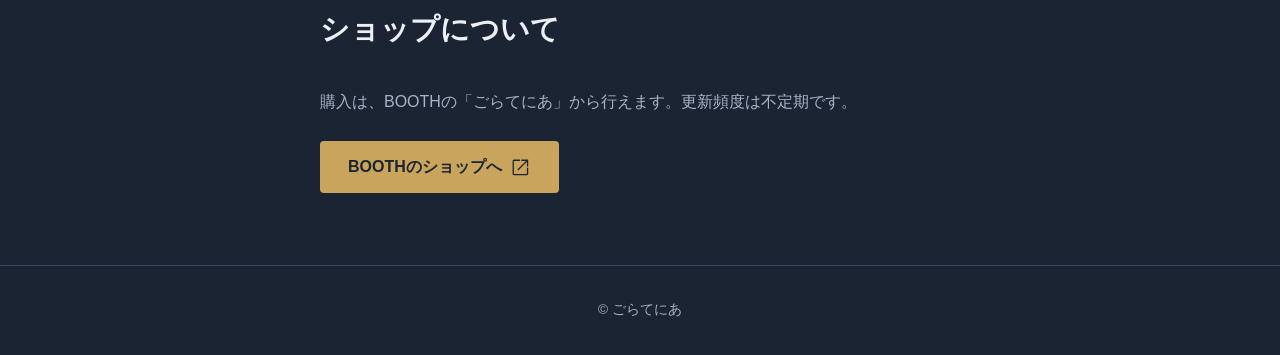
==== commit ce1fc0c1: "メインビジュアルのイラストを差し替え、ヘッダーの「ショップ」を削除 - メインイラストを本番の画像(メインビジュアル_キャラまとめ)に差し替え - 見本カード4枚を削除 - 手書き英字の位置をキャラク" ====
--- a/index.html
+++ b/index.html
@@ -19,7 +19,6 @@
         <ul class="nav__list">
           <li class="nav__item"><a class="nav__link" href="index.html#items">立ち絵一覧</a></li>
           <li class="nav__item"><a class="nav__link" href="index.html#creators">クリエイター</a></li>
-          <li class="nav__item"><a class="nav__link" href="index.html#shop">ショップ</a></li>
         </ul>
       </nav>
     </div>
@@ -48,14 +47,9 @@
           </ul>
         </div>
 
-        <!-- 右側:メインイラストと見本カード(飾りなので読み上げない) -->
+        <!-- 右側:メインイラスト(飾りなので読み上げない) -->
         <div class="hero__visual" aria-hidden="true">
-          <div class="hero__card hero__card--1"><img src="img/ごらてにあ_お嬢様の学生.png" alt=""></div>
-          <div class="hero__card hero__card--2"><img src="img/ごらてにあ_カフェ店員.png" alt=""></div>
-          <div class="hero__card hero__card--3"><img src="img/ごらてにあ_クールな男子高校生.png" alt=""></div>
-          <div class="hero__card hero__card--4"><img src="img/ごらてにあ_親しみやすい青年.png" alt=""></div>
-          <!-- メインイラストは仮の画像です。本番の画像(背景透過PNG)に差し替えてください -->
-          <img class="hero__illust hero__illust--temp" src="img/ごらてにあ_ミステリアス女子.png" alt="">
+          <img class="hero__illust" src="img/メインビジュアル_キャラまとめ.png" alt="" width="1356" height="1080">
           <img class="hero__hand" src="img/ごらてにあ_手書き英字.png" alt="" width="185" height="145">
           <span class="hero__deco hero__deco--1"></span>
           <span class="hero__deco hero__deco--2"></span>
--- a/style.css
+++ b/style.css
@@ -234,76 +234,27 @@
   min-height: 560px;
 }
 
+/* イラストを欄の高さいっぱいに置く。画像の左側に透明な余白があるので、
+   キャラクター部分(横幅の約57%の位置が中心)が欄の中央に来るようにずらす */
 .hero__illust {
   position: absolute;
   z-index: 1;
   bottom: 0;
   left: 50%;
   display: block;
+  width: auto;
   height: 100%;
-  width: auto;
-  transform: translateX(-50%);
-}
-
-/* 仮の画像用:見本シートの立ち絵部分だけを切り出し、周りをぼかして背景になじませる。
-   本番の画像(背景透過PNG)に差し替えたら、HTMLの hero__illust--temp を外してください */
-.hero__illust--temp {
-  width: 64%;
-  height: 100%;
-  object-fit: cover;
-  object-position: 80% 20%;
-  -webkit-mask-image: radial-gradient(ellipse 50% 55% at 50% 45%, #000 55%, transparent 100%);
-  mask-image: radial-gradient(ellipse 50% 55% at 50% 45%, #000 55%, transparent 100%);
-}
-
-.hero__card {
-  position: absolute;
-  width: clamp(110px, 12vw, 180px);
-  aspect-ratio: 1;
-  padding: 5px;
-  background-color: #ffffff;
-  border-radius: 4px;
-  box-shadow: 0 0 0 1px var(--color-sub-line), 0 14px 30px rgba(0, 0, 0, 0.45);
-}
-
-.hero__card img {
-  display: block;
-  width: 100%;
-  height: 100%;
-  object-fit: cover;
-}
-
-.hero__card--1 {
-  top: 9%;
-  left: 2%;
-  transform: rotate(-6deg);
-}
-
-.hero__card--2 {
-  top: 11%;
-  right: 4%;
-  transform: rotate(4deg);
-}
-
-.hero__card--3 {
-  bottom: 14%;
-  left: -2%;
-  transform: rotate(-4deg);
-}
-
-.hero__card--4 {
-  bottom: 22%;
-  right: -3%;
-  transform: rotate(-8deg);
+  max-width: none;
+  transform: translateX(-57%);
 }
 
 .hero__hand {
   position: absolute;
   z-index: 2;
-  top: 36%;
-  right: 6%;
+  top: 2%;
+  right: 24%;
   display: block;
-  width: 160px;
+  width: 140px;
   height: auto;
 }
 
@@ -817,18 +768,10 @@
     min-height: 420px;
   }
 
-  .hero__card {
-    width: 96px;
-  }
-
-  .hero__card--4 {
-    bottom: 6%;
-  }
-
   .hero__hand {
-    top: 44%;
-    right: 0;
-    width: 110px;
+    top: 0;
+    right: 30%;
+    width: 90px;
   }
 
   .section {
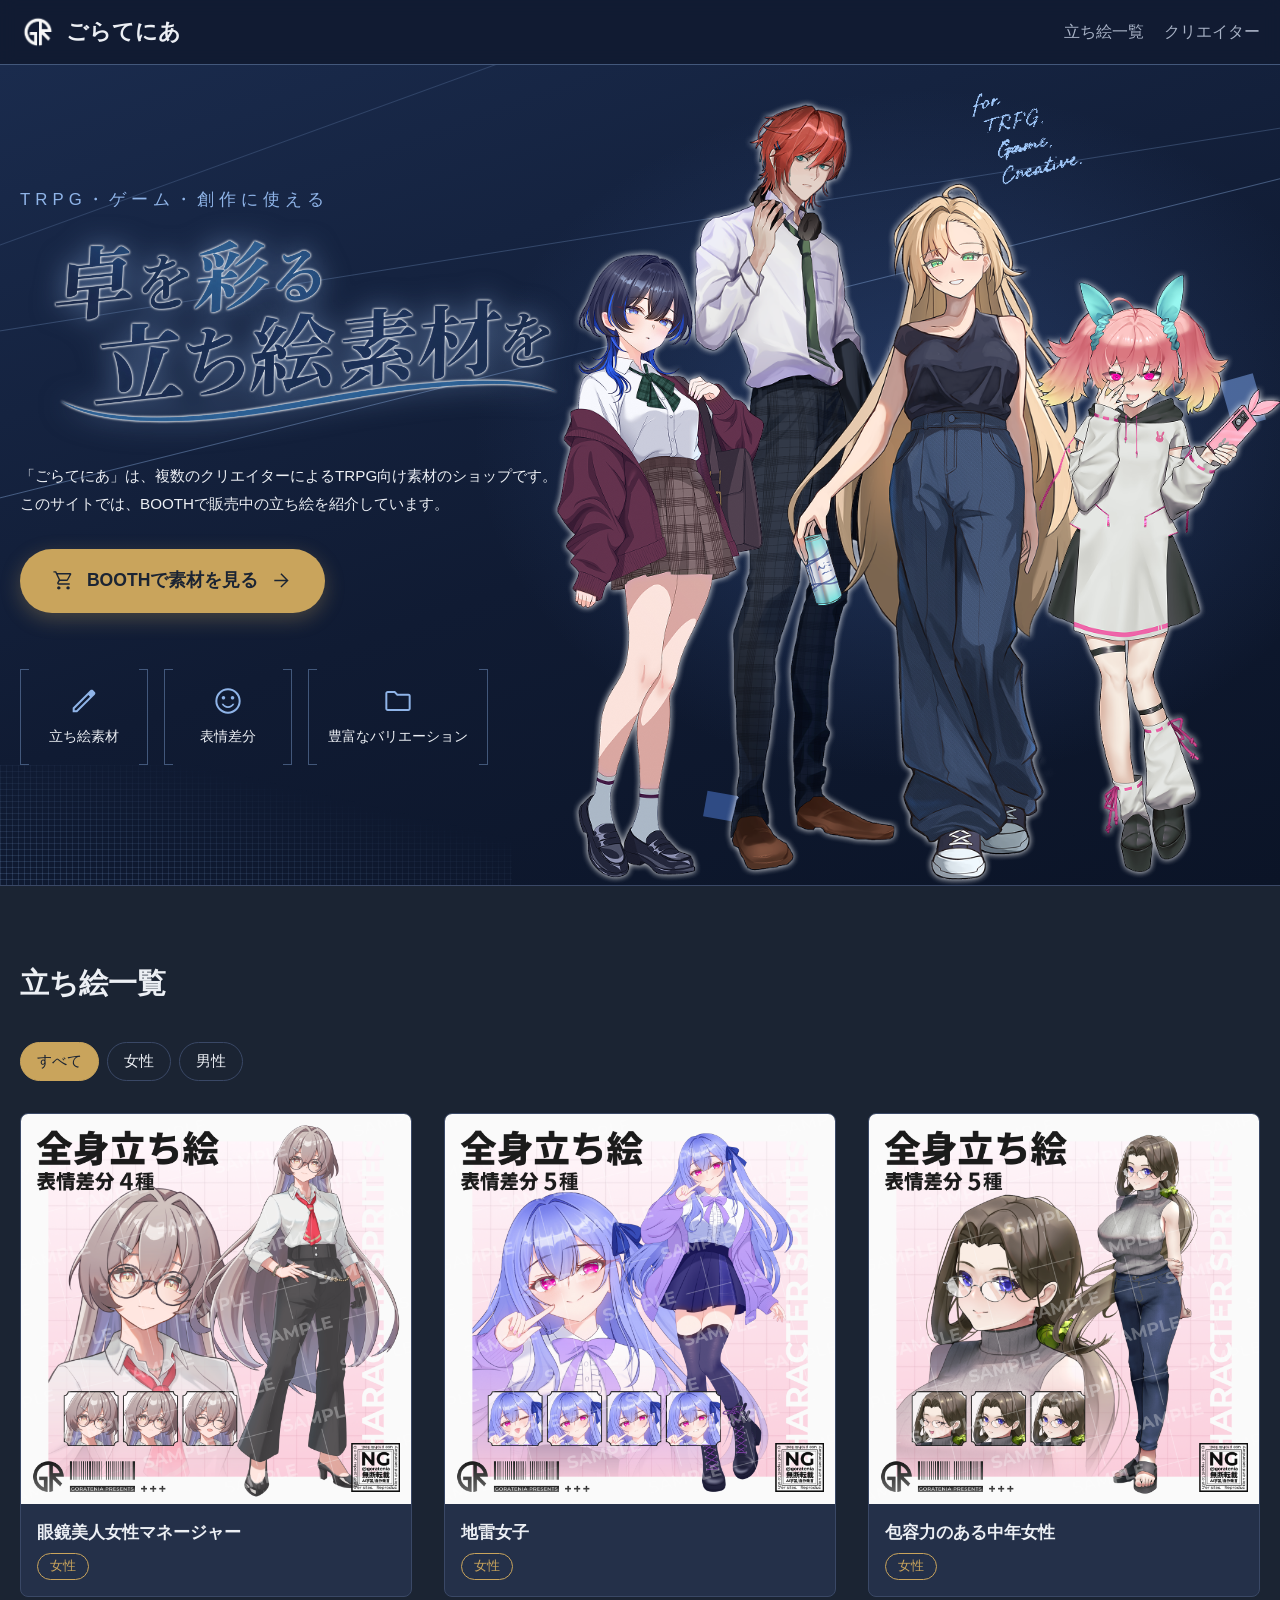
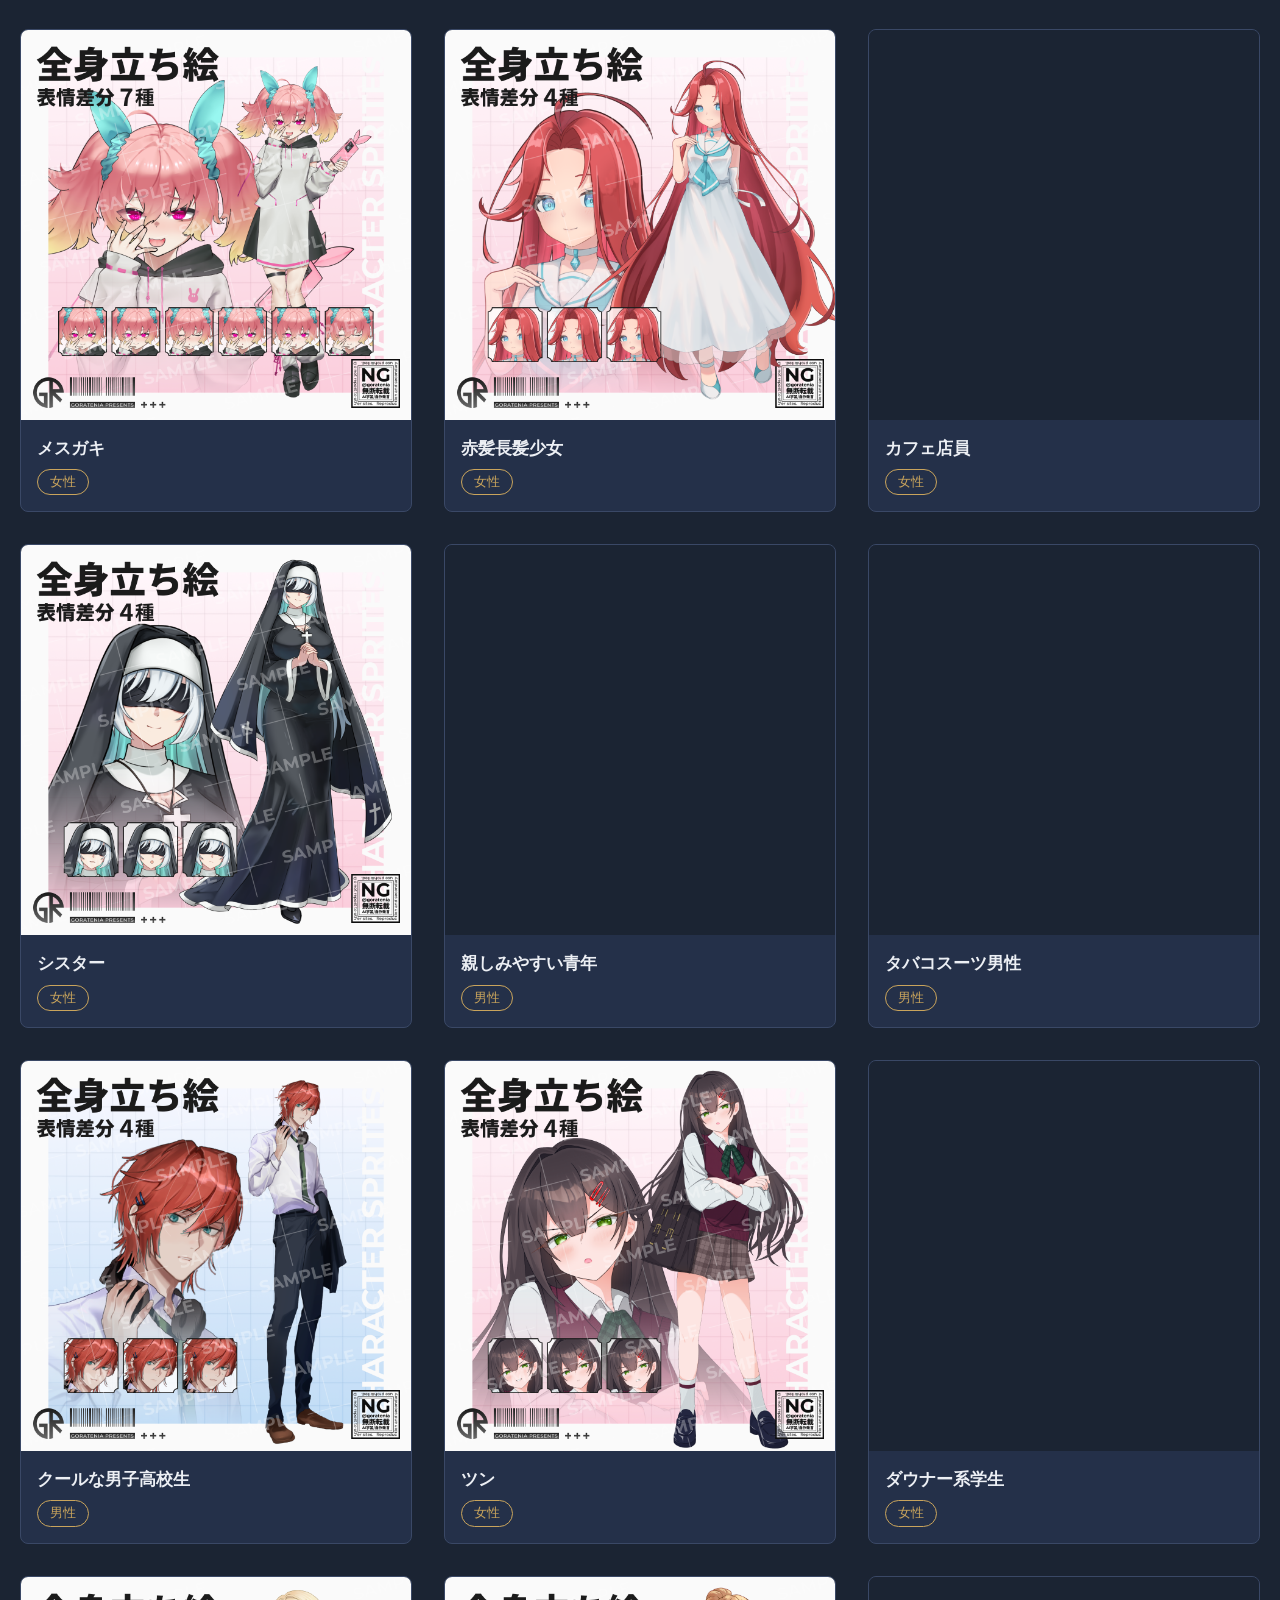
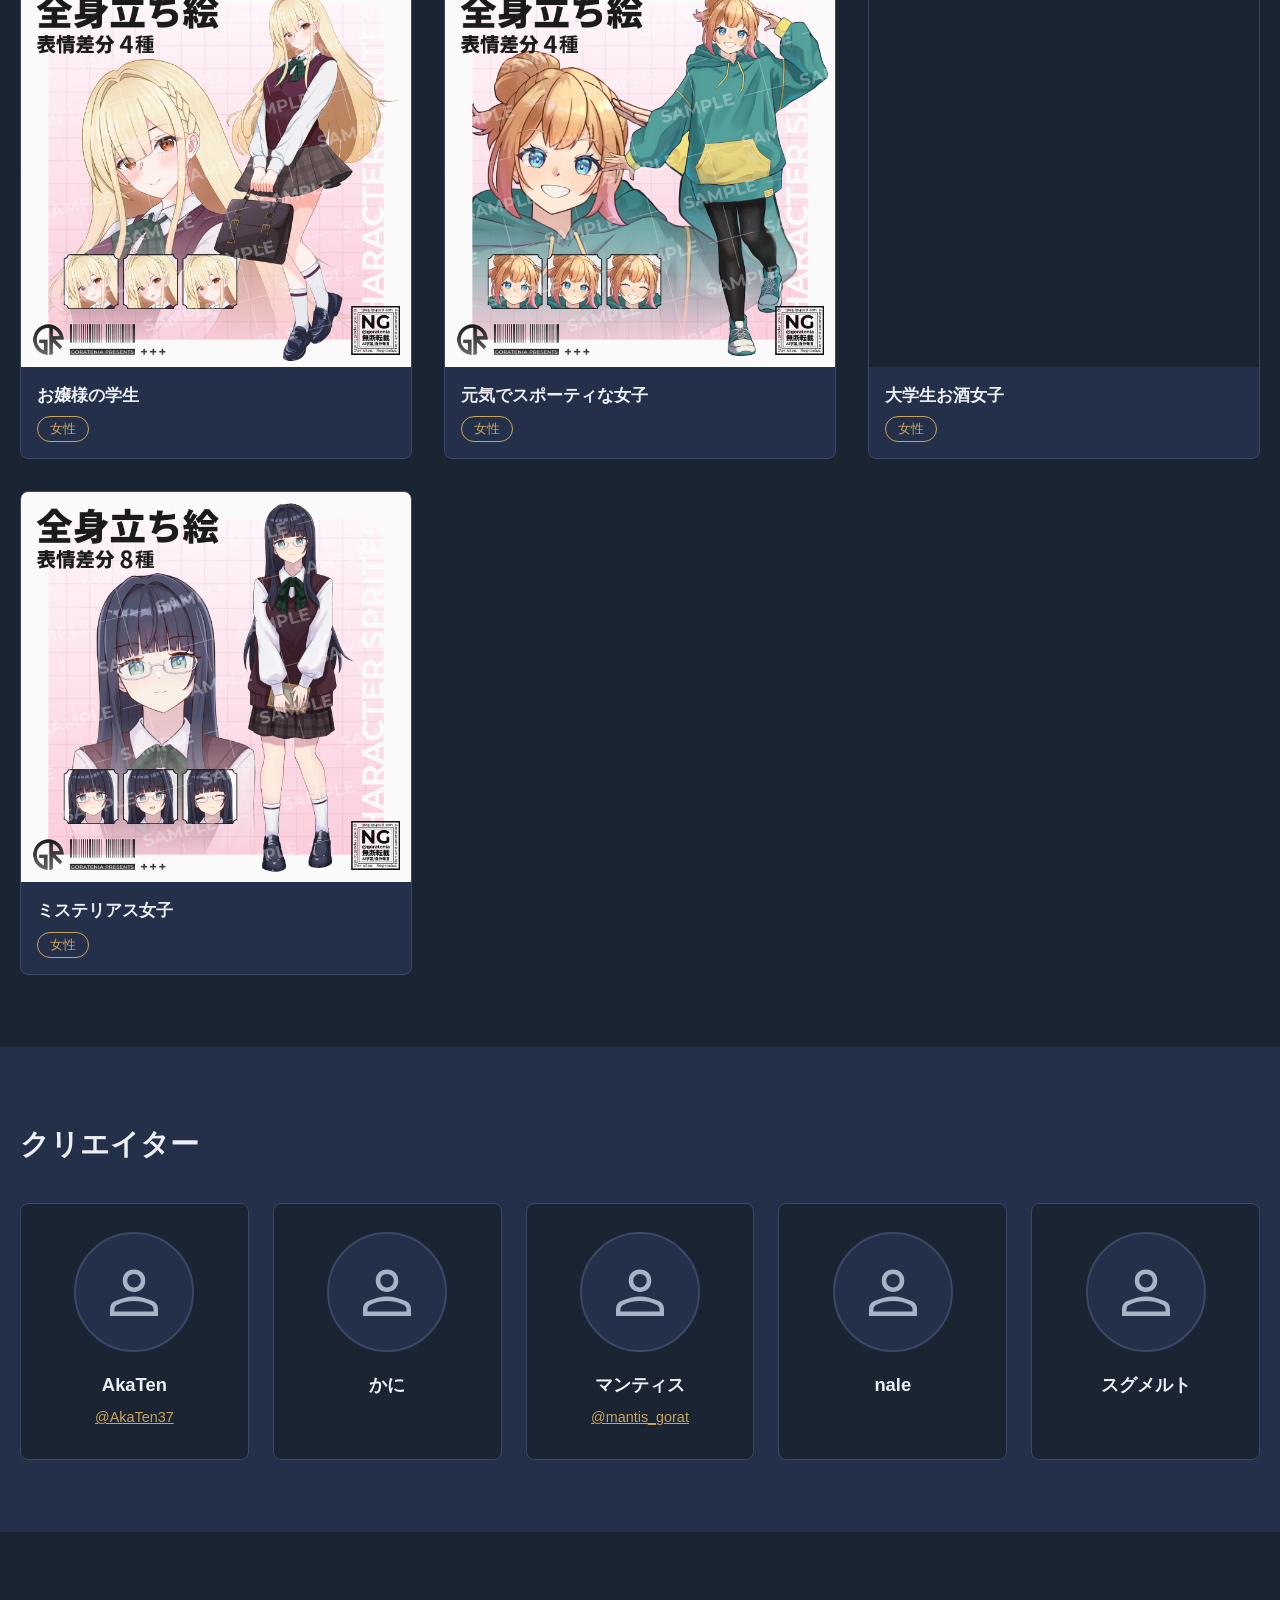
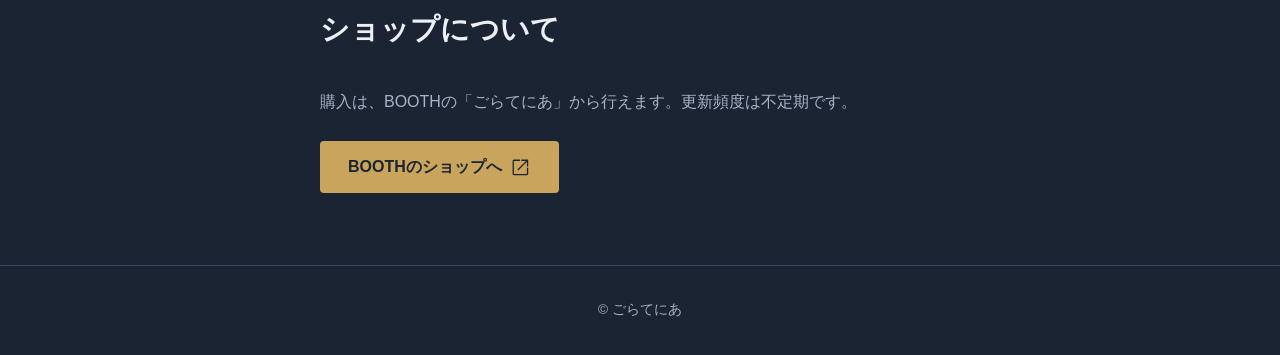
==== commit 4d9b0741: "サイトに動きを追加 - 最初に開いたときに、キャッチコピーを画面いっぱいに出すオープニングを追加 - オープニングのあと、メインビジュアルの要素が順に出てくるようにした - スクロールに合わせて各セク" ====
--- a/index.html
+++ b/index.html
@@ -6,8 +6,40 @@
   <title>ごらてにあ | TRPG向け立ち絵素材</title>
   <meta name="description" content="複数のクリエイターによるTRPG向け素材ショップ「ごらてにあ」の立ち絵紹介サイトです。">
   <link rel="stylesheet" href="style.css">
+  <link rel="preload" as="image" href="img/ごらてにあ_キャッチコピー.png">
+  <script>
+    // オープニングは、サイトを開いて最初の1回だけ見せる(詳細ページから戻ったときなどは出さない)
+    try {
+      if (sessionStorage.getItem("opening-shown")) {
+        document.documentElement.classList.add("no-opening");
+      } else {
+        sessionStorage.setItem("opening-shown", "1");
+      }
+    } catch (error) {
+      // 保存できない環境では毎回オープニングを出す
+    }
+  </script>
 </head>
 <body>
+
+  <!-- オープニング:キャッチコピーを画面いっぱいに出してから、サイトに切り替わる -->
+  <div class="opening" aria-hidden="true">
+    <img class="opening__image" id="opening-image" src="img/ごらてにあ_キャッチコピー.png" alt="" width="2032" height="774">
+  </div>
+  <script>
+    // キャッチコピーの画像を読み込み終えてから演出を始める(読み込めなくても3秒で始める)
+    (function () {
+      const image = document.getElementById("opening-image");
+      const start = () => document.documentElement.classList.add("opening-ready");
+      if (image.complete) {
+        start();
+      } else {
+        image.addEventListener("load", start);
+        image.addEventListener("error", start);
+        setTimeout(start, 3000);
+      }
+    })();
+  </script>
 
   <header class="header">
     <div class="header__inner">
--- a/style.css
+++ b/style.css
@@ -484,10 +484,11 @@
 }
 
 /* ===== 詳細ページ ===== */
+/* 左右の端に固定した切り替え矢印と重ならないよう、横の余白を広めにとる */
 .detail {
   max-width: var(--width-max);
   margin: 0 auto;
-  padding: 32px 20px 72px;
+  padding: 32px 96px 72px;
 }
 
 .detail__back {
@@ -504,31 +505,52 @@
 
 .detail__layout {
   display: grid;
-  grid-template-columns: minmax(0, 1fr) minmax(0, 1fr);
-  gap: 48px;
+  grid-template-columns: minmax(0, 5fr) minmax(0, 4fr);
+  gap: 56px;
   align-items: start;
 }
 
 /* 画像と左右の矢印 */
 .viewer {
   position: relative;
-  padding: 0 56px;
-}
-
+}
+
+/* 画像を横一列に並べ、横スクロール(スワイプ)で1枚ずつぴたっと止まるようにする */
 .viewer__stage {
-  max-width: 640px;
+  display: flex;
+  max-width: 680px;
   margin: 0 auto;
-}
-
+  overflow-x: auto;
+  scroll-snap-type: x mandatory;
+  overscroll-behavior-x: contain;
+  scrollbar-width: none;
+  border: 1px solid var(--color-line);
+  border-radius: 8px;
+  cursor: grab;
+}
+
+.viewer__stage::-webkit-scrollbar {
+  display: none;
+}
+
+.viewer__slide {
+  flex: 0 0 100%;
+  scroll-snap-align: start;
+  border: none;
+  border-radius: 0;
+}
+
+/* 立ち絵を切り替える矢印は、画面の左右の端に固定する */
 .viewer__arrow {
-  position: absolute;
+  position: fixed;
+  z-index: 5;
   top: 50%;
   display: flex;
   align-items: center;
   justify-content: center;
-  width: 44px;
-  height: 44px;
-  margin-top: -22px;
+  width: 52px;
+  height: 52px;
+  margin-top: -26px;
   padding: 0;
   color: var(--color-text);
   background-color: var(--color-overlay);
@@ -548,22 +570,15 @@
 }
 
 .viewer__arrow--prev {
-  left: 0;
+  left: 24px;
 }
 
 .viewer__arrow--next {
-  right: 0;
+  right: 24px;
 }
 
 .viewer__arrow[hidden] {
   display: none;
-}
-
-.viewer__count {
-  margin: 12px 0 0;
-  text-align: center;
-  font-size: 0.9rem;
-  color: var(--color-muted);
 }
 
 /* 商品情報 */
@@ -598,6 +613,50 @@
 
 .spec__value {
   margin: 0;
+}
+
+/* 今どの画像を見ているかを示す点(2枚目以降がある商品だけ) */
+.dots {
+  display: flex;
+  justify-content: center;
+  gap: 4px;
+  margin-top: 12px;
+}
+
+.dots[hidden] {
+  display: none;
+}
+
+/* 押しやすいようにボタン自体は大きめにし、中の点だけを小さく見せる */
+.dots__button {
+  display: flex;
+  align-items: center;
+  justify-content: center;
+  width: 32px;
+  height: 24px;
+  padding: 0;
+  background: none;
+  border: none;
+  cursor: pointer;
+}
+
+.dots__button::before {
+  content: "";
+  width: 10px;
+  height: 10px;
+  background-color: var(--color-line);
+  border-radius: 999px;
+  transition: width 0.2s, background-color 0.2s;
+}
+
+.dots__button:hover::before {
+  background-color: var(--color-muted);
+}
+
+.dots__button--active::before,
+.dots__button--active:hover::before {
+  width: 24px;
+  background-color: var(--color-accent);
 }
 
 /* 画像の切り替え(2枚目以降がある商品だけ) */
@@ -783,18 +842,190 @@
     gap: 32px;
   }
 
-  .viewer {
-    padding: 0 48px;
-  }
-
+  .detail {
+    padding: 24px 20px 56px;
+  }
+
+  /* スマホでは文章に重ならないよう固定をやめ、画像の左右の端(=画面の端)に置く */
   .viewer__arrow {
+    position: absolute;
+    top: calc((100vw - 40px) / 2);
     width: 40px;
     height: 40px;
     margin-top: -20px;
   }
 
+  .viewer__arrow--prev {
+    left: -12px;
+  }
+
+  .viewer__arrow--next {
+    right: -12px;
+  }
+
   .item-list {
     grid-template-columns: repeat(2, minmax(0, 1fr));
     gap: 12px;
   }
-}+}
+
+/* ===== 動き ===== */
+/* オープニングが消えるまでの時間。2回目以降(no-opening)はすぐにメインビジュアルを出す */
+:root {
+  --opening-delay: 2.8s;
+}
+
+.no-opening {
+  --opening-delay: 0s;
+}
+
+/* オープニング:キャッチコピーを画面いっぱいに浮かび上がらせ、少し見せてから全体を消す */
+.opening {
+  position: fixed;
+  z-index: 100;
+  inset: 0;
+  display: flex;
+  align-items: center;
+  justify-content: center;
+  padding: 20px;
+  background:
+    radial-gradient(ellipse 60% 50% at 50% 50%, rgba(74, 112, 184, 0.35), transparent 70%),
+    var(--color-hero);
+  animation: opening-out 0.8s ease-in 2.6s forwards;
+}
+
+.opening__image {
+  display: block;
+  width: min(90vw, 1000px);
+  height: auto;
+  filter:
+    drop-shadow(0 0 1px rgba(255, 255, 255, 0.9))
+    drop-shadow(0 0 1px rgba(255, 255, 255, 0.9))
+    drop-shadow(0 0 20px rgba(143, 180, 232, 0.6));
+  animation:
+    opening-image-in 1.4s ease-out 0.3s both,
+    opening-image-out 0.8s ease-in 2.6s forwards;
+}
+
+.no-opening .opening {
+  display: none;
+}
+
+/* キャッチコピーの画像を読み込み終える(opening-ready)まで、演出を止めておく */
+html:not(.opening-ready):not(.no-opening) :is(.opening, .opening__image, .hero__title, .hero__visual, .hero__lead, .hero__text, .hero__content .button--large, .hero__features) {
+  animation-play-state: paused;
+}
+
+@keyframes opening-image-in {
+  from {
+    opacity: 0;
+    transform: translateY(16px) scale(0.96);
+  }
+  to {
+    opacity: 1;
+    transform: none;
+  }
+}
+
+@keyframes opening-image-out {
+  to {
+    transform: scale(1.06);
+  }
+}
+
+@keyframes opening-out {
+  to {
+    opacity: 0;
+    visibility: hidden;
+  }
+}
+
+/* トップを開いたとき:オープニングが消えるのに合わせて、メインビジュアルの要素が順に出てくる */
+@keyframes hero-title-in {
+  from {
+    opacity: 0;
+    filter: blur(12px);
+    transform: translateY(16px) scale(0.98);
+  }
+  to {
+    opacity: 1;
+    filter: blur(0);
+    transform: none;
+  }
+}
+
+@keyframes fade-up {
+  from {
+    opacity: 0;
+    transform: translateY(20px);
+  }
+  to {
+    opacity: 1;
+    transform: none;
+  }
+}
+
+@keyframes fade-left {
+  from {
+    opacity: 0;
+    transform: translateX(40px);
+  }
+  to {
+    opacity: 1;
+    transform: none;
+  }
+}
+
+.hero__title {
+  animation: hero-title-in 1s ease-out var(--opening-delay) both;
+}
+
+.hero__visual {
+  animation: fade-left 1.2s ease-out calc(var(--opening-delay) + 0.2s) both;
+}
+
+.hero__lead {
+  animation: fade-up 0.8s ease-out calc(var(--opening-delay) + 0.4s) both;
+}
+
+.hero__text {
+  animation: fade-up 0.8s ease-out calc(var(--opening-delay) + 0.55s) both;
+}
+
+.hero__content .button--large {
+  animation: fade-up 0.8s ease-out calc(var(--opening-delay) + 0.7s) both;
+}
+
+.hero__features {
+  animation: fade-up 0.8s ease-out calc(var(--opening-delay) + 0.85s) both;
+}
+
+/* スクロールしたとき:画面に入ってきた要素が下からふわっと出る(items.js の revealOnScroll) */
+.reveal {
+  opacity: 0;
+  transform: translateY(32px);
+  transition:
+    opacity 0.9s ease var(--reveal-delay, 0s),
+    transform 0.9s ease var(--reveal-delay, 0s);
+}
+
+.reveal.is-visible {
+  opacity: 1;
+  transform: none;
+}
+
+/* 動きを減らす設定にしている人には、最初から表示する */
+@media (prefers-reduced-motion: reduce) {
+  .opening {
+    display: none;
+  }
+
+  .hero__title,
+  .hero__visual,
+  .hero__lead,
+  .hero__text,
+  .hero__content .button--large,
+  .hero__features {
+    animation: none;
+  }
+}
